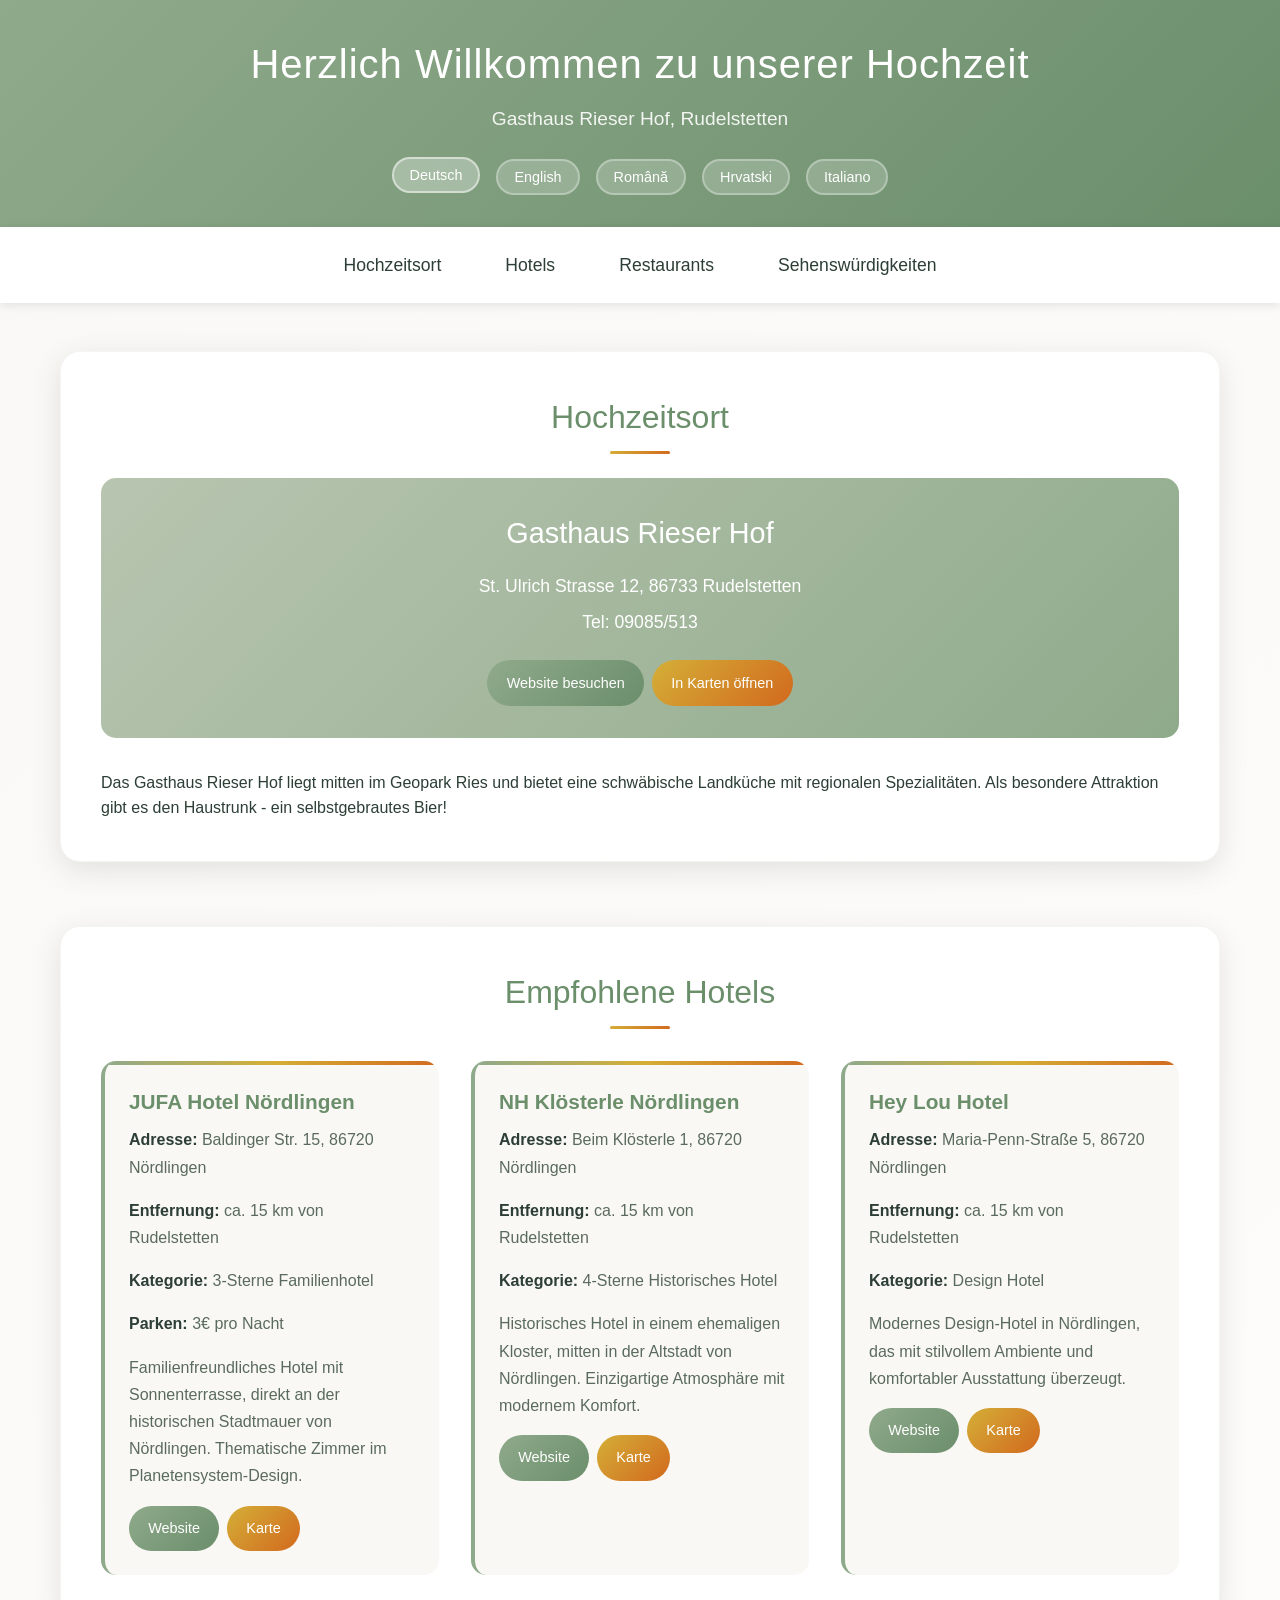
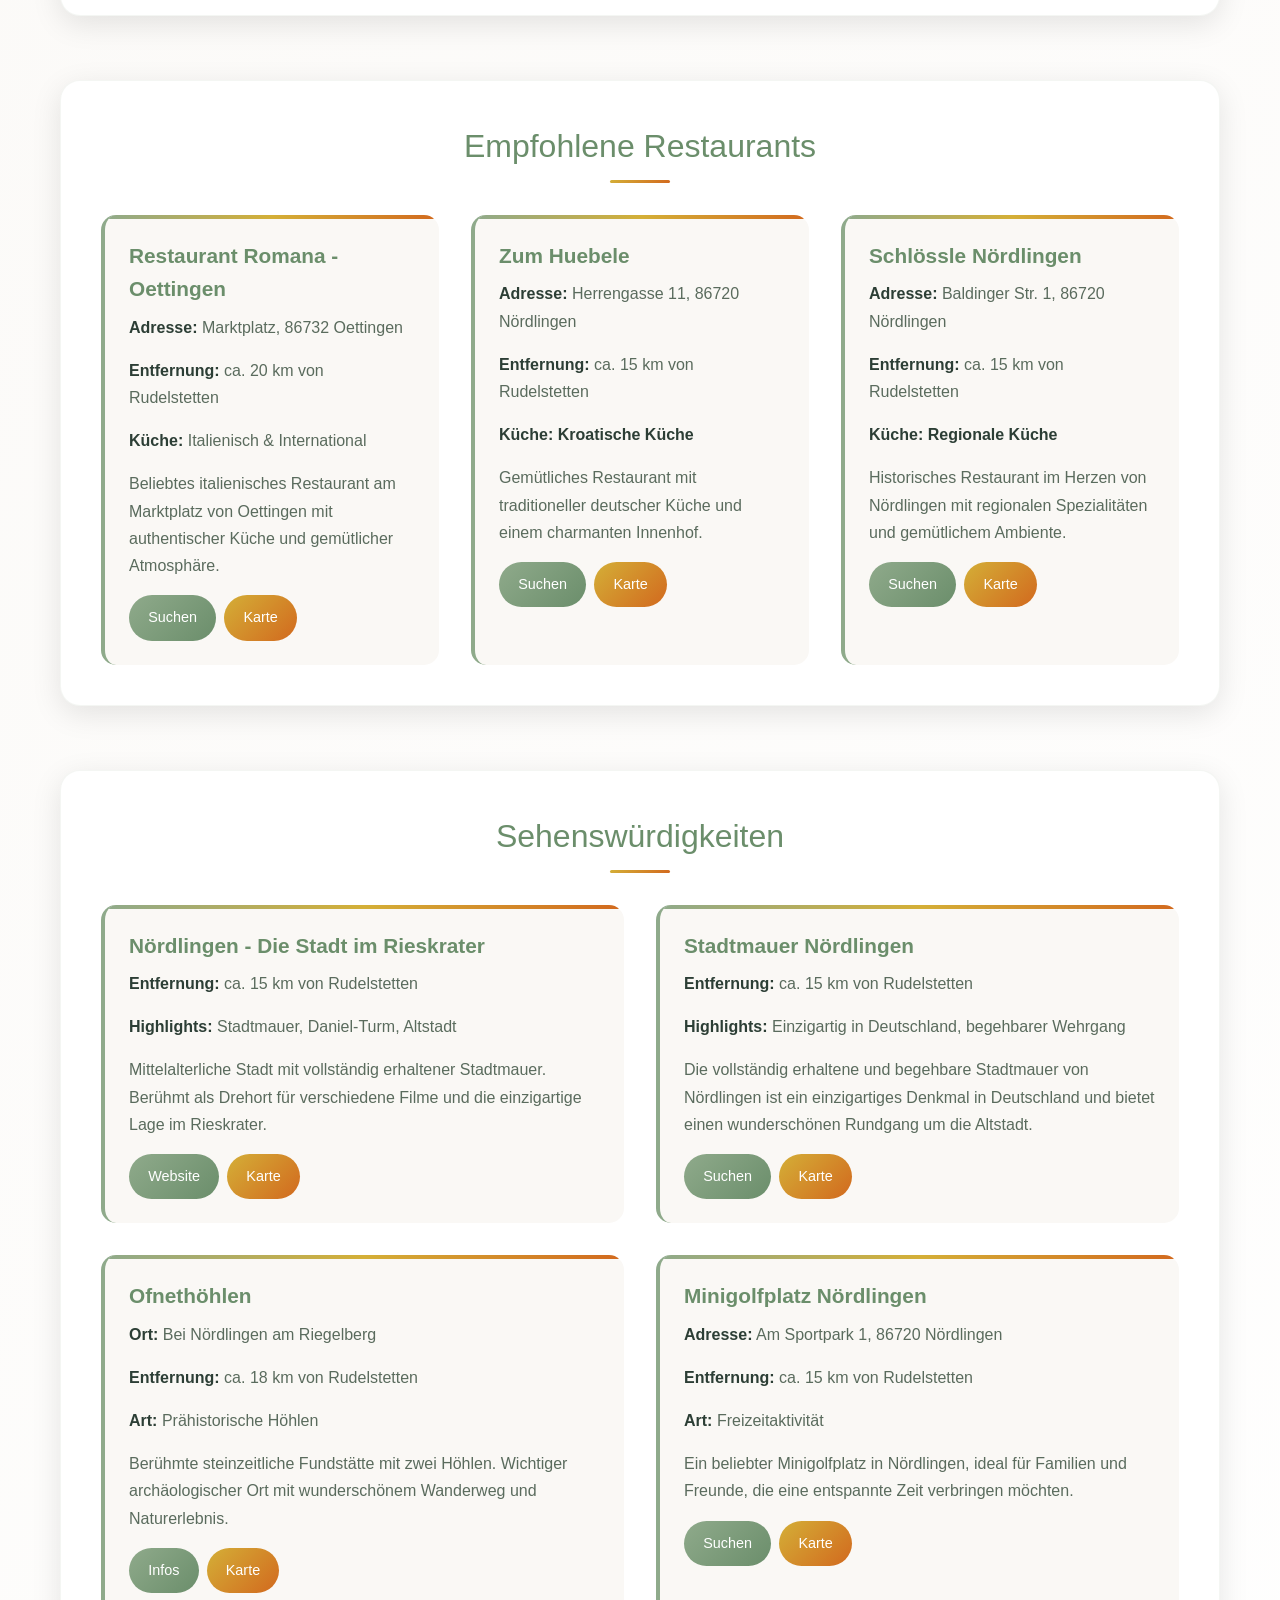
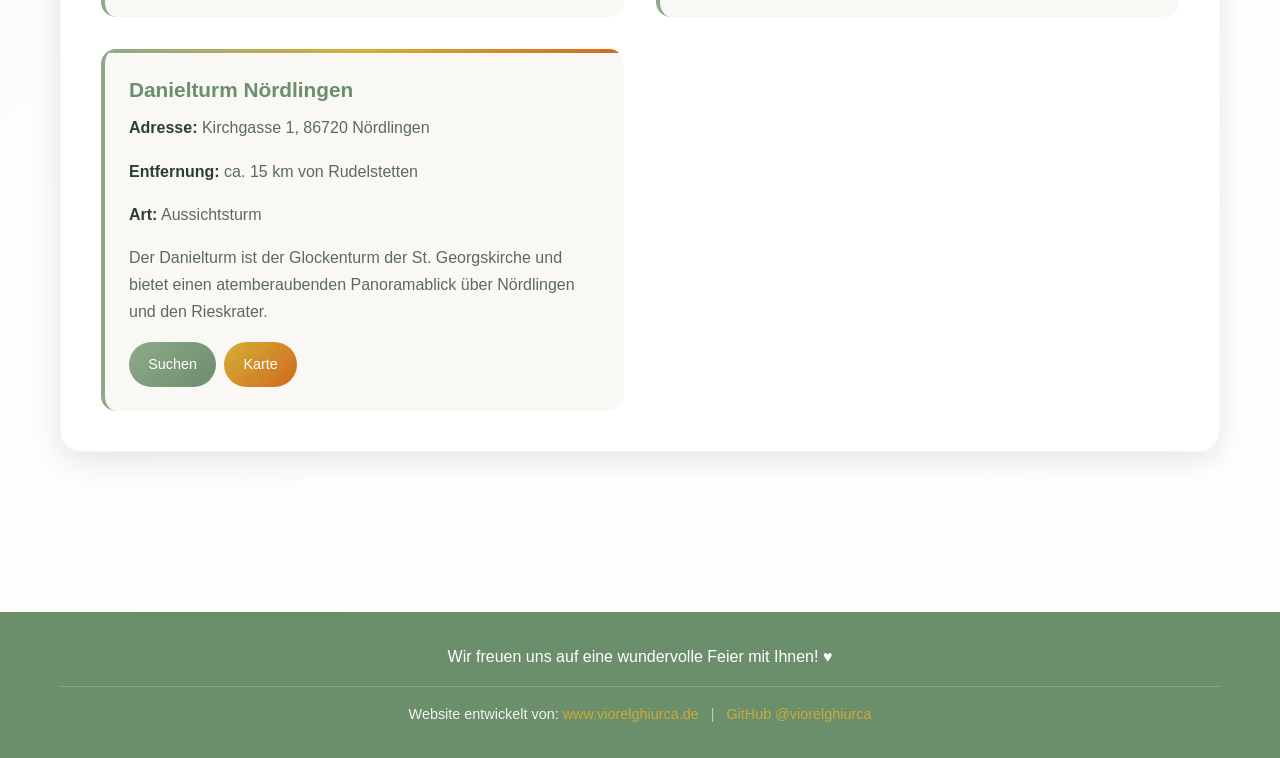
==== docs/index.html @ 14983b36 "chore: docs verzeichniss erstellt" ====
<!DOCTYPE html>
<html lang="de">
<head>
    <meta charset="UTF-8">
    <meta name="viewport" content="width=device-width, initial-scale=1.0">
    <title>Hochzeit - Gasthaus Rieser Hof</title>
    <style>
        * {
            margin: 0;
            padding: 0;
            box-sizing: border-box;
        }

        :root {
            --eucalyptus-light: #b8c5b0;
            --eucalyptus-main: #8faa8b;
            --eucalyptus-dark: #6b8e6b;
            --autumn-gold: #d4af37;
            --autumn-orange: #d2691e;
            --autumn-red: #a0522d;
            --white: #ffffff;
            --cream: #faf8f5;
            --text-dark: #2c3e35;
            --text-light: #5a6b5d;
        }

        body {
            font-family: -apple-system, BlinkMacSystemFont, 'Segoe UI', Roboto, 'Helvetica Neue', Arial, sans-serif;
            line-height: 1.6;
            color: var(--text-dark);
            background: linear-gradient(135deg, var(--cream) 0%, var(--white) 100%);
            min-height: 100vh;
        }

        .container {
            max-width: 1200px;
            margin: 0 auto;
            padding: 0 20px;
        }

        /* Header */
        .header {
            background: linear-gradient(135deg, var(--eucalyptus-main) 0%, var(--eucalyptus-dark) 100%);
            color: white;
            padding: 2rem 0;
            text-align: center;
            box-shadow: 0 4px 20px rgba(0,0,0,0.1);
        }

        .header h1 {
            font-size: 2.5rem;
            font-weight: 300;
            margin-bottom: 0.5rem;
            letter-spacing: 1px;
        }

        .header p {
            font-size: 1.2rem;
            opacity: 0.9;
            margin-bottom: 1.5rem;
        }

        /* Language Switcher */
        .language-switcher {
            display: flex;
            justify-content: center;
            gap: 1rem;
            margin-top: 1rem;
            flex-wrap: wrap;
        }

        .lang-btn {
            background: rgba(255,255,255,0.2);
            border: 2px solid rgba(255,255,255,0.3);
            color: white;
            padding: 0.5rem 1rem;
            border-radius: 25px;
            cursor: pointer;
            transition: all 0.3s ease;
            font-size: 0.9rem;
            font-weight: 500;
        }

        .lang-btn:hover,
        .lang-btn.active {
            background: rgba(255,255,255,0.3);
            border-color: rgba(255,255,255,0.5);
            transform: translateY(-2px);
        }

        /* Navigation */
        .nav {
            background: var(--white);
            padding: 1rem 0;
            box-shadow: 0 2px 10px rgba(0,0,0,0.1);
            position: sticky;
            top: 0;
            z-index: 100;
        }

        .nav-menu {
            display: flex;
            justify-content: center;
            gap: 2rem;
            flex-wrap: wrap;
        }

        .nav-link {
            color: var(--text-dark);
            text-decoration: none;
            font-weight: 500;
            padding: 0.5rem 1rem;
            border-radius: 25px;
            transition: all 0.3s ease;
            font-size: 1.1rem;
        }

        .nav-link:hover {
            background: var(--eucalyptus-light);
            color: white;
            transform: translateY(-2px);
        }

        /* Main Content */
        .main {
            padding: 3rem 0;
        }

        .section {
            margin-bottom: 4rem;
            background: var(--white);
            padding: 2.5rem;
            border-radius: 20px;
            box-shadow: 0 8px 30px rgba(0,0,0,0.1);
            border: 1px solid rgba(143, 170, 139, 0.1);
        }

        .section h2 {
            color: var(--eucalyptus-dark);
            font-size: 2rem;
            font-weight: 300;
            margin-bottom: 1.5rem;
            text-align: center;
            position: relative;
        }

        .section h2::after {
            content: '';
            display: block;
            width: 60px;
            height: 3px;
            background: linear-gradient(135deg, var(--autumn-gold), var(--autumn-orange));
            margin: 0.5rem auto;
            border-radius: 2px;
        }

        /* Cards */
        .cards-grid {
            display: grid;
            grid-template-columns: repeat(auto-fit, minmax(300px, 1fr));
            gap: 2rem;
            margin-top: 2rem;
        }

        /* Special layout for attractions section to ensure minigolf and danielturm are side by side */
        #attractions .cards-grid {
            grid-template-columns: repeat(auto-fit, minmax(350px, 1fr));
        }

        /* Ensure last two cards in attractions are always side by side on larger screens */
        @media (min-width: 768px) {
            #attractions .cards-grid {
                grid-template-columns: repeat(auto-fit, minmax(350px, 1fr));
            }
            
            /* Force the last two cards to be side by side */
            #attractions .card:nth-last-child(-n+2) {
                grid-column: span 1;
            }
        }

        .card {
            background: var(--cream);
            border-radius: 15px;
            padding: 1.5rem;
            border-left: 4px solid var(--eucalyptus-main);
            transition: all 0.3s ease;
            position: relative;
            overflow: hidden;
        }

        .card::before {
            content: '';
            position: absolute;
            top: 0;
            left: 0;
            right: 0;
            height: 4px;
            background: linear-gradient(90deg, var(--eucalyptus-main), var(--autumn-gold), var(--autumn-orange));
        }

        .card:hover {
            transform: translateY(-5px);
            box-shadow: 0 15px 40px rgba(0,0,0,0.15);
        }

        .card h3 {
            color: var(--eucalyptus-dark);
            font-size: 1.3rem;
            margin-bottom: 0.5rem;
            font-weight: 600;
        }

        .card p {
            color: var(--text-light);
            margin-bottom: 1rem;
            line-height: 1.7;
        }

        .card-info {
            margin-bottom: 1rem;
        }

        .card-info span {
            font-weight: 600;
            color: var(--text-dark);
        }

        /* Buttons */
        .btn-group {
            display: flex;
            gap: 0.5rem;
            flex-wrap: wrap;
            margin-top: 1rem;
        }

        .btn {
            padding: 0.7rem 1.2rem;
            border: none;
            border-radius: 25px;
            cursor: pointer;
            font-weight: 500;
            text-decoration: none;
            display: inline-flex;
            align-items: center;
            gap: 0.5rem;
            transition: all 0.3s ease;
            font-size: 0.9rem;
        }

        .btn-primary {
            background: linear-gradient(135deg, var(--eucalyptus-main), var(--eucalyptus-dark));
            color: white;
        }

        .btn-secondary {
            background: linear-gradient(135deg, var(--autumn-gold), var(--autumn-orange));
            color: white;
        }

        .btn:hover {
            transform: translateY(-2px);
            box-shadow: 0 8px 20px rgba(0,0,0,0.2);
        }

        /* Location Section */
        .location-info {
            background: linear-gradient(135deg, var(--eucalyptus-light) 0%, var(--eucalyptus-main) 100%);
            color: white;
            padding: 2rem;
            border-radius: 15px;
            text-align: center;
            margin-bottom: 2rem;
        }

        .location-info h3 {
            font-size: 1.8rem;
            margin-bottom: 1rem;
            font-weight: 300;
        }

        .location-info p {
            font-size: 1.1rem;
            margin-bottom: 0.5rem;
        }

        /* Footer */
        .footer {
            background: var(--eucalyptus-dark);
            color: white;
            text-align: center;
            padding: 2rem 0;
            margin-top: 3rem;
        }

        .footer-links {
            margin-top: 1rem;
            padding-top: 1rem;
            border-top: 1px solid rgba(255,255,255,0.2);
        }

        .footer-ad {
            font-size: 0.9rem;
            opacity: 0.9;
            margin: 0;
        }

        .footer-link {
            color: var(--autumn-gold);
            text-decoration: none;
            font-weight: 500;
            transition: all 0.3s ease;
        }

        .footer-link:hover {
            color: white;
            text-decoration: underline;
        }

        .footer-separator {
            margin: 0 0.5rem;
            opacity: 0.6;
        }

        /* Responsive Design */
        @media (max-width: 768px) {
            .header h1 {
                font-size: 2rem;
            }

            .nav-menu {
                gap: 1rem;
            }

            .nav-link {
                font-size: 1rem;
                padding: 0.4rem 0.8rem;
            }

            .section {
                padding: 1.5rem;
                margin-bottom: 2rem;
            }

            .section h2 {
                font-size: 1.5rem;
            }

            .cards-grid {
                grid-template-columns: 1fr;
                gap: 1.5rem;
            }

            .btn-group {
                flex-direction: column;
            }

            .btn {
                justify-content: center;
                width: 100%;
            }
        }

        @media (max-width: 480px) {
            .container {
                padding: 0 15px;
            }

            .language-switcher {
                gap: 0.5rem;
            }

            .lang-btn {
                padding: 0.4rem 0.8rem;
                font-size: 0.8rem;
            }
        }
    </style>
</head>
<body>
    <header class="header">
        <div class="container">
            <h1 data-lang-key="title">Herzlich Willkommen zu unserer Hochzeit</h1>
            <p data-lang-key="subtitle">Gasthaus Rieser Hof, Rudelstetten</p>
            <div class="language-switcher">
                <button class="lang-btn active" onclick="switchLanguage('de')">Deutsch</button>
                <button class="lang-btn" onclick="switchLanguage('en')">English</button>
                <button class="lang-btn" onclick="switchLanguage('ro')">Română</button>
                <button class="lang-btn" onclick="switchLanguage('hr')">Hrvatski</button>
                <button class="lang-btn" onclick="switchLanguage('it')">Italiano</button>
            </div>
        </div>
    </header>

    <nav class="nav">
        <div class="container">
            <div class="nav-menu">
                <a href="#location" class="nav-link" data-lang-key="nav-location">Hochzeitsort</a>
                <a href="#hotels" class="nav-link" data-lang-key="nav-hotels">Hotels</a>
                <a href="#restaurants" class="nav-link" data-lang-key="nav-restaurants">Restaurants</a>
                <a href="#attractions" class="nav-link" data-lang-key="nav-attractions">Sehenswürdigkeiten</a>
            </div>
        </div>
    </nav>

    <main class="main">
        <div class="container">
            <!-- Location Section -->
            <section id="location" class="section">
                <h2 data-lang-key="location-title">Hochzeitsort</h2>
                <div class="location-info">
                    <h3 data-lang-key="venue-name">Gasthaus Rieser Hof</h3>
                    <p data-lang-key="venue-address">St. Ulrich Strasse 12, 86733 Rudelstetten</p>
                    <p data-lang-key="venue-phone">Tel: 09085/513</p>
                    <div class="btn-group" style="justify-content: center; margin-top: 1.5rem;">
                        <a href="https://rieser-hof.de" target="_blank" class="btn btn-primary" data-lang-key="btn-website">Website besuchen</a>
                        <a href="#" onclick="openMaps('Gasthaus Rieser Hof, St. Ulrich Strasse 12, 86733 Rudelstetten')" class="btn btn-secondary" data-lang-key="btn-maps">In Karten öffnen</a>
                    </div>
                </div>
                <p data-lang-key="venue-description">Das Gasthaus Rieser Hof liegt mitten im Geopark Ries und bietet eine schwäbische Landküche mit regionalen Spezialitäten. Als besondere Attraktion gibt es den Haustrunk - ein selbstgebrautes Bier!</p>
            </section>

            <!-- Hotels Section -->
            <section id="hotels" class="section">
                <h2 data-lang-key="hotels-title">Empfohlene Hotels</h2>
                <div class="cards-grid">
                    <div class="card">
                        <h3>JUFA Hotel Nördlingen</h3>
                        <div class="card-info">
                            <p><span data-lang-key="address">Adresse:</span> Baldinger Str. 15, 86720 Nördlingen</p>
                            <p><span data-lang-key="distance">Entfernung:</span> ca. 15 km von Rudelstetten</p>
                            <p><span data-lang-key="category">Kategorie:</span> 3-Sterne Familienhotel</p>
                            <p><span data-lang-key="parking">Parken:</span> 3€ pro Nacht</p>
                        </div>
                        <p data-lang-key="jufa-description">Familienfreundliches Hotel mit Sonnenterrasse, direkt an der historischen Stadtmauer von Nördlingen. Thematische Zimmer im Planetensystem-Design.</p>
                        <div class="btn-group">
                            <a href="https://www.jufahotels.com/en/hotel/noerdlingen/" target="_blank" class="btn btn-primary" data-lang-key="btn-website">Website</a>
                            <a href="#" onclick="openMaps('JUFA Hotel Nördlingen, Baldinger Str. 15, 86720 Nördlingen')" class="btn btn-secondary" data-lang-key="btn-maps">Karte</a>
                        </div>
                    </div>

                    <div class="card">
                        <h3>NH Klösterle Nördlingen</h3>
                        <div class="card-info">
                            <p><span data-lang-key="address">Adresse:</span> Beim Klösterle 1, 86720 Nördlingen</p>
                            <p><span data-lang-key="distance">Entfernung:</span> ca. 15 km von Rudelstetten</p>
                            <p><span data-lang-key="category">Kategorie:</span> 4-Sterne Historisches Hotel</p>
                        </div>
                        <p data-lang-key="nh-description">Historisches Hotel in einem ehemaligen Kloster, mitten in der Altstadt von Nördlingen. Einzigartige Atmosphäre mit modernem Komfort.</p>
                        <div class="btn-group">
                            <a href="https://www.nh-hotels.de" target="_blank" class="btn btn-primary" data-lang-key="btn-website">Website</a>
                            <a href="#" onclick="openMaps('NH Klösterle Nördlingen, Beim Klösterle 1, 86720 Nördlingen')" class="btn btn-secondary" data-lang-key="btn-maps">Karte</a>
                        </div>
                    </div>

                    <div class="card">
                        <h3>Hey Lou Hotel</h3>
                        <div class="card-info">
                            <p><span data-lang-key="address">Adresse:</span> Maria-Penn-Straße 5, 86720 Nördlingen</p>
                            <p><span data-lang-key="distance">Entfernung:</span> ca. 15 km von Rudelstetten</p>
                            <p><span data-lang-key="category">Kategorie:</span> Design Hotel</p>
                        </div>
                        <p data-lang-key="heylou-description">Modernes Design-Hotel in Nördlingen, das mit stilvollem Ambiente und komfortabler Ausstattung überzeugt.</p>
                        <div class="btn-group">
                            <a href="https://heylouhotels.com/" target="_blank" class="btn btn-primary" data-lang-key="btn-website">Website</a>
                            <a href="#" onclick="openMaps('Hey Lou Hotel, Maria-Penn-Straße 5, 86720 Nördlingen')" class="btn btn-secondary" data-lang-key="btn-maps">Karte</a>
                        </div>
                    </div>
                </div>
            </section>

            <!-- Restaurants Section -->
            <section id="restaurants" class="section">
                <h2 data-lang-key="restaurants-title">Empfohlene Restaurants</h2>
                <div class="cards-grid">
                    <div class="card">
                        <h3>Restaurant Romana - Oettingen</h3>
                        <div class="card-info">
                            <p><span data-lang-key="address">Adresse:</span> Marktplatz, 86732 Oettingen</p>
                            <p><span data-lang-key="distance">Entfernung:</span> ca. 20 km von Rudelstetten</p>
                            <p><span data-lang-key="cuisine">Küche:</span> Italienisch & International</p>
                        </div>
                        <p data-lang-key="romana-description">Beliebtes italienisches Restaurant am Marktplatz von Oettingen mit authentischer Küche und gemütlicher Atmosphäre.</p>
                        <div class="btn-group">
                            <a href="#" onclick="event.preventDefault(); searchRestaurant('Restaurant Romana Oettingen')" class="btn btn-primary" data-lang-key="btn-search">Suchen</a>
                            <a href="#" onclick="event.preventDefault(); openMaps('Restaurant Romana, Marktplatz, 86732 Oettingen')" class="btn btn-secondary" data-lang-key="btn-maps">Karte</a>
                        </div>
                    </div>

                    <div class="card">
                        <h3>Zum Huebele</h3>
                        <div class="card-info">
                            <p><span data-lang-key="address">Adresse:</span> Herrengasse 11, 86720 Nördlingen</p>
                            <p><span data-lang-key="distance">Entfernung:</span> ca. 15 km von Rudelstetten</p>
                            <p><span data-lang-key="cuisine">Küche:</span> <span data-lang-key="huebele-cuisine">Kroatische Küche</span></p>
                        </div>
                        <p data-lang-key="huebele-description">Gemütliches Restaurant mit traditioneller deutscher Küche und einem charmanten Innenhof.</p>
                        <div class="btn-group">
                            <a href="#" onclick="event.preventDefault(); searchRestaurant('Zum Huebele Nördlingen')" class="btn btn-primary" data-lang-key="btn-search">Suchen</a>
                            <a href="#" onclick="event.preventDefault(); openMaps('Zum Huebele, Herrengasse 11, 86720 Nördlingen')" class="btn btn-secondary" data-lang-key="btn-maps">Karte</a>
                        </div>
                    </div>

                    <div class="card">
                        <h3>Schlössle Nördlingen</h3>
                        <div class="card-info">
                            <p><span data-lang-key="address">Adresse:</span> Baldinger Str. 1, 86720 Nördlingen</p>
                            <p><span data-lang-key="distance">Entfernung:</span> ca. 15 km von Rudelstetten</p>
                            <p><span data-lang-key="cuisine">Küche:</span> <span data-lang-key="schloessle-cuisine">Regionale Küche</span></p>
                        </div>
                        <p data-lang-key="schloessle-description">Historisches Restaurant im Herzen von Nördlingen mit regionalen Spezialitäten und gemütlichem Ambiente.</p>
                        <div class="btn-group">
                            <a href="#" onclick="event.preventDefault(); searchRestaurant('Schlössle Nördlingen')" class="btn btn-primary" data-lang-key="btn-search">Suchen</a>
                            <a href="#" onclick="event.preventDefault(); openMaps('Schlössle Nördlingen, Baldinger Str. 1, 86720 Nördlingen')" class="btn btn-secondary" data-lang-key="btn-maps">Karte</a>
                        </div>
                    </div>
                </div>
            </section>

            <!-- Attractions Section -->
            <section id="attractions" class="section">
                <h2 data-lang-key="attractions-title">Sehenswürdigkeiten</h2>
                <div class="cards-grid">
                    <div class="card">
                        <h3 data-lang-key="noerdlingen-title">Nördlingen - Die Stadt im Rieskrater</h3>
                        <div class="card-info">
                            <p><span data-lang-key="distance">Entfernung:</span> ca. 15 km von Rudelstetten</p>
                            <p><span data-lang-key="highlights">Highlights:</span> Stadtmauer, Daniel-Turm, Altstadt</p>
                        </div>
                        <p data-lang-key="noerdlingen-description">Mittelalterliche Stadt mit vollständig erhaltener Stadtmauer. Berühmt als Drehort für verschiedene Filme und die einzigartige Lage im Rieskrater.</p>
                        <div class="btn-group">
                            <a href="https://www.noerdlingen.de" target="_blank" class="btn btn-primary" data-lang-key="btn-website">Website</a>
                            <a href="#" onclick="event.preventDefault(); openMaps('Nördlingen Altstadt, 86720 Nördlingen')" class="btn btn-secondary" data-lang-key="btn-maps">Karte</a>
                        </div>
                    </div>

                    <div class="card">
                        <h3 data-lang-key="stadtmauer-title">Stadtmauer Nördlingen</h3>
                        <div class="card-info">
                            <p><span data-lang-key="distance">Entfernung:</span> ca. 15 km von Rudelstetten</p>
                            <p><span data-lang-key="highlights">Highlights:</span> Einzigartig in Deutschland, begehbarer Wehrgang</p>
                        </div>
                        <p data-lang-key="stadtmauer-description">Die vollständig erhaltene und begehbare Stadtmauer von Nördlingen ist ein einzigartiges Denkmal in Deutschland und bietet einen wunderschönen Rundgang um die Altstadt.</p>
                        <div class="btn-group">
                            <a href="#" onclick="event.preventDefault(); searchAttraction('Stadtmauer Nördlingen')" class="btn btn-primary" data-lang-key="btn-search">Suchen</a>
                            <a href="#" onclick="event.preventDefault(); openMaps('Stadtmauer Nördlingen, 86720 Nördlingen')" class="btn btn-secondary" data-lang-key="btn-maps">Karte</a>
                        </div>
                    </div>

                    <div class="card">
                        <h3 data-lang-key="ofnet-title">Ofnethöhlen</h3>
                        <div class="card-info">
                            <p><span data-lang-key="location">Ort:</span> Bei Nördlingen am Riegelberg</p>
                            <p><span data-lang-key="distance">Entfernung:</span> ca. 18 km von Rudelstetten</p>
                            <p><span data-lang-key="type">Art:</span> Prähistorische Höhlen</p>
                        </div>
                        <p data-lang-key="ofnet-description">Berühmte steinzeitliche Fundstätte mit zwei Höhlen. Wichtiger archäologischer Ort mit wunderschönem Wanderweg und Naturerlebnis.</p>
                        <div class="btn-group">
                            <a href="#" onclick="event.preventDefault(); searchAttraction('Ofnethöhlen Nördlingen')" class="btn btn-primary" data-lang-key="btn-info">Infos</a>
                            <a href="#" onclick="event.preventDefault(); openMaps('Ofnethöhlen, Nördlingen')" class="btn btn-secondary" data-lang-key="btn-maps">Karte</a>
                        </div>
                    </div>

                    <div class="card">
                        <h3 data-lang-key="minigolf-title">Minigolfplatz Nördlingen</h3>
                        <div class="card-info">
                            <p><span data-lang-key="address">Adresse:</span> Am Sportpark 1, 86720 Nördlingen</p>
                            <p><span data-lang-key="distance">Entfernung:</span> ca. 15 km von Rudelstetten</p>
                            <p><span data-lang-key="type">Art:</span> Freizeitaktivität</p>
                        </div>
                        <p data-lang-key="minigolf-description">Ein beliebter Minigolfplatz in Nördlingen, ideal für Familien und Freunde, die eine entspannte Zeit verbringen möchten.</p>
                        <div class="btn-group">
                            <a href="#" onclick="event.preventDefault(); searchAttraction('Minigolfplatz Nördlingen')" class="btn btn-primary" data-lang-key="btn-search">Suchen</a>
                            <a href="#" onclick="event.preventDefault(); openMaps('Minigolfplatz Nördlingen, Am Sportpark 1, 86720 Nördlingen')" class="btn btn-secondary" data-lang-key="btn-maps">Karte</a>
                        </div>
                    </div>

                    <div class="card">
                        <h3 data-lang-key="danielturm-title">Danielturm Nördlingen</h3>
                        <div class="card-info">
                            <p><span data-lang-key="address">Adresse:</span> Kirchgasse 1, 86720 Nördlingen</p>
                            <p><span data-lang-key="distance">Entfernung:</span> ca. 15 km von Rudelstetten</p>
                            <p><span data-lang-key="type">Art:</span> Aussichtsturm</p>
                        </div>
                        <p data-lang-key="danielturm-description">Der Danielturm ist der Glockenturm der St. Georgskirche und bietet einen atemberaubenden Panoramablick über Nördlingen und den Rieskrater.</p>
                        <div class="btn-group">
                            <a href="#" onclick="event.preventDefault(); searchAttraction('Danielturm Nördlingen')" class="btn btn-primary" data-lang-key="btn-search">Suchen</a>
                            <a href="#" onclick="event.preventDefault(); openMaps('Danielturm Nördlingen, Kirchgasse 1, 86720 Nördlingen')" class="btn btn-secondary" data-lang-key="btn-maps">Karte</a>
                        </div>
                    </div>
                </div>
            </section>
        </div>
    </main>

    <footer class="footer">
        <div class="container">
            <p data-lang-key="footer-text">Wir freuen uns auf eine wundervolle Feier mit Ihnen! ♥</p>
            <div class="footer-links">
                <p class="footer-ad">
                    <span data-lang-key="footer-ad-text">Website entwickelt von:</span>
                    <a href="https://www.viorelghiurca.de" target="_blank" class="footer-link">www.viorelghiurca.de</a>
                    <span class="footer-separator">|</span>
                    <a href="https://github.com/viorelghiurca" target="_blank" class="footer-link">
                        <span data-lang-key="footer-github">GitHub</span> @viorelghiurca
                    </a>
                </p>
            </div>
        </div>
    </footer>

    <script>
        // Complete translations object for all 5 languages
        const translations = {
            de: {
                'title': 'Herzlich Willkommen zu unserer Hochzeit',
                'subtitle': 'Gasthaus Rieser Hof, Rudelstetten',
                'nav-location': 'Hochzeitsort',
                'nav-hotels': 'Hotels',
                'nav-restaurants': 'Restaurants',
                'nav-attractions': 'Sehenswürdigkeiten',
                'location-title': 'Hochzeitsort',
                'venue-name': 'Gasthaus Rieser Hof',
                'venue-address': 'St. Ulrich Strasse 12, 86733 Rudelstetten',
                'venue-phone': 'Tel: 09085/513',
                'venue-description': 'Das Gasthaus Rieser Hof liegt mitten im Geopark Ries und bietet eine schwäbische Landküche mit regionalen Spezialitäten. Als besondere Attraktion gibt es den Haustrunk - ein selbstgebrautes Bier!',
                'hotels-title': 'Empfohlene Hotels',
                'restaurants-title': 'Empfohlene Restaurants',
                'attractions-title': 'Sehenswürdigkeiten',
                'address': 'Adresse:',
                'distance': 'Entfernung:',
                'category': 'Kategorie:',
                'parking': 'Parken:',
                'cuisine': 'Küche:',
                'location': 'Ort:',
                'type': 'Art:',
                'highlights': 'Highlights:',
                'btn-website': 'Website besuchen',
                'btn-maps': 'In Karten öffnen',
                'btn-search': 'Suchen',
                'btn-info': 'Infos',
                'jufa-description': 'Familienfreundliches Hotel mit Sonnenterrasse, direkt an der historischen Stadtmauer von Nördlingen. Thematische Zimmer im Planetensystem-Design.',
                'nh-description': 'Historisches Hotel in einem ehemaligen Kloster, mitten in der Altstadt von Nördlingen. Einzigartige Atmosphäre mit modernem Komfort.',
                'heylou-description': 'Modernes Design-Hotel in Nördlingen, das mit stilvollem Ambiente und komfortabler Ausstattung überzeugt.',
                'romana-description': 'Beliebtes italienisches Restaurant am Marktplatz von Oettingen mit authentischer Küche und gemütlicher Atmosphäre.',
                'huebele-description': 'Gemütliches Restaurant mit traditioneller deutscher Küche und einem charmanten Innenhof.',
                'huebele-cuisine': 'Kroatische Küche',
                'schloessle-description': 'Historisches Restaurant im Herzen von Nördlingen mit regionalen Spezialitäten und gemütlichem Ambiente.',
                'schloessle-cuisine': 'Regionale Küche',
                'noerdlingen-title': 'Nördlingen - Die Stadt im Rieskrater',
                'noerdlingen-description': 'Mittelalterliche Stadt mit vollständig erhaltener Stadtmauer. Berühmt als Drehort für verschiedene Filme und die einzigartige Lage im Rieskrater.',
                'ofnet-title': 'Ofnethöhlen',
                'ofnet-description': 'Berühmte steinzeitliche Fundstätte mit zwei Höhlen. Wichtiger archäologischer Ort mit wunderschönem Wanderweg und Naturerlebnis.',
                'stadtmauer-title': 'Stadtmauer Nördlingen',
                'stadtmauer-description': 'Die vollständig erhaltene und begehbare Stadtmauer von Nördlingen ist ein einzigartiges Denkmal in Deutschland und bietet einen wunderschönen Rundgang um die Altstadt.',
                
                'minigolf-title': 'Minigolfplatz Nördlingen',
                'minigolf-description': 'Ein beliebter Minigolfplatz in Nördlingen, ideal für Familien und Freunde, die eine entspannte Zeit verbringen möchten.',
                'danielturm-title': 'Danielturm Nördlingen',
                'danielturm-description': 'Der Danielturm ist der Glockenturm der St. Georgskirche und bietet einen atemberaubenden Panoramablick über Nördlingen und den Rieskrater.',
                'footer-text': 'Wir freuen uns auf eine wundervolle Feier mit Ihnen! ♥',
                'footer-ad-text': 'Website entwickelt von:',
                'footer-github': 'GitHub'
            },
            en: {
                'title': 'Welcome to Our Wedding',
                'subtitle': 'Gasthaus Rieser Hof, Rudelstetten',
                'nav-location': 'Wedding Venue',
                'nav-hotels': 'Hotels',
                'nav-restaurants': 'Restaurants',
                'nav-attractions': 'Attractions',
                'location-title': 'Wedding Venue',
                'venue-name': 'Gasthaus Rieser Hof',
                'venue-address': 'St. Ulrich Strasse 12, 86733 Rudelstetten',
                'venue-phone': 'Phone: 09085/513',
                'venue-description': 'The Gasthaus Rieser Hof is located in the heart of the Ries Geopark and offers Swabian regional cuisine with local specialties. A special attraction is the house brew - a self-brewed beer!',
                'hotels-title': 'Recommended Hotels',
                'restaurants-title': 'Recommended Restaurants',
                'attractions-title': 'Attractions',
                'address': 'Address:',
                'distance': 'Distance:',
                'category': 'Category:',
                'parking': 'Parking:',
                'cuisine': 'Cuisine:',
                'location': 'Location:',
                'type': 'Type:',
                'highlights': 'Highlights:',
                'btn-website': 'Visit Website',
                'btn-maps': 'Open in Maps',
                'btn-search': 'Search',
                'btn-info': 'Info',
                'jufa-description': 'Family-friendly hotel with sun terrace, directly at the historic city wall of Nördlingen. Themed rooms in planetary system design.',
                'nh-description': 'Historic hotel in a former monastery, in the heart of Nördlingen\'s old town. Unique atmosphere with modern comfort.',
                'heylou-description': 'Modern design hotel in Nördlingen, convincing with stylish ambience and comfortable furnishings.',
                'romana-description': 'Popular Italian restaurant at the market square of Oettingen with authentic cuisine and cozy atmosphere.',
                'huebele-description': 'Cozy restaurant with traditional German cuisine and a charming courtyard.',
                'huebele-cuisine': 'Croatian Cuisine',
                'schloessle-description': 'Historic restaurant in the heart of Nördlingen with regional specialties and cozy atmosphere.',
                'schloessle-cuisine': 'Regional Cuisine',
                'noerdlingen-title': 'Nördlingen - The City in the Ries Crater',
                'noerdlingen-description': 'Medieval city with completely preserved city wall. Famous as filming location for various movies and the unique location in the Ries crater.',
                'ofnet-title': 'Ofnet Caves',
                'ofnet-description': 'Famous Stone Age archaeological site with two caves. Important archaeological location with beautiful hiking trail and nature experience.',
                'stadtmauer-title': 'Nördlingen City Wall',
                'stadtmauer-description': 'The completely preserved and walkable city wall of Nördlingen is a unique monument in Germany and offers a beautiful circular walk around the old town.',
                
                'minigolf-title': 'Minigolf Course Nördlingen',
                'minigolf-description': 'A popular minigolf course in Nördlingen, ideal for families and friends who want to spend a relaxed time.',
                'danielturm-title': 'Daniel Tower Nördlingen',
                'danielturm-description': 'The Daniel Tower is the bell tower of St. George\'s Church and offers a breathtaking panoramic view over Nördlingen and the Ries crater.',
                'footer-text': 'We look forward to a wonderful celebration with you! ♥',
                'footer-ad-text': 'Website developed by:',
                'footer-github': 'GitHub'
            },
            ro: {
                'title': 'Bun veniți la nunta noastră',
                'subtitle': 'Gasthaus Rieser Hof, Rudelstetten',
                'nav-location': 'Locația nunții',
                'nav-hotels': 'Hoteluri',
                'nav-restaurants': 'Restaurante',
                'nav-attractions': 'Atracții',
                'location-title': 'Locația nunții',
                'venue-name': 'Gasthaus Rieser Hof',
                'venue-address': 'St. Ulrich Strasse 12, 86733 Rudelstetten',
                'venue-phone': 'Telefon: 09085/513',
                'venue-description': 'Gasthaus Rieser Hof se află în inima Geoparcului Ries și oferă bucătărie regională șvabă cu specialități locale. O atracție specială este băutura casei - o bere fabricată propriu!',
                'hotels-title': 'Hoteluri recomandate',
                'restaurants-title': 'Restaurante recomandate',
                'attractions-title': 'Atracții turistice',
                'address': 'Adresă:',
                'distance': 'Distanță:',
                'category': 'Categorie:',
                'parking': 'Parcare:',
                'cuisine': 'Bucătărie:',
                'location': 'Locație:',
                'type': 'Tip:',
                'highlights': 'Puncte de atracție:',
                'btn-website': 'Vizitează site-ul',
                'btn-maps': 'Deschide în hărți',
                'btn-search': 'Caută',
                'btn-info': 'Informații',
                'jufa-description': 'Hotel prietenos cu familiile cu terasă la soare, direct la zidul istoric al orașului Nördlingen. Camere tematice în design de sistem planetar.',
                'nh-description': 'Hotel istoric într-o fostă mănăstire, în inima centrului istoric al orașului Nördlingen. Atmosferă unică cu confort modern.',
                'heylou-description': 'Hotel de design modern în Nördlingen, care convinge prin ambianța sa elegantă și dotările confortabile.',
                'romana-description': 'Restaurant italian popular în piața centrală din Oettingen cu bucătărie autentică și atmosferă confortabilă.',
                'huebele-description': 'Restaurant confortabil cu bucătărie tradițională germană și o curte fermecătoare.',
                'huebele-cuisine': 'Bucătărie croată',
                'schloessle-description': 'Restaurant istoric în inima orașului Nördlingen, cu specialități regionale și o atmosferă confortabilă.',
                'schloessle-cuisine': 'Bucătărie regională',
                'noerdlingen-title': 'Nördlingen - Orașul din craterul Ries',
                'noerdlingen-description': 'Oraș medieval cu zid complet conservat. Faimos ca locație de filmare pentru diverse filme și locația unică în craterul Ries.',
                'ofnet-title': 'Peșterile Ofnet',
                'ofnet-description': 'Famós sit arheologic din Epoca de Piatră cu două peșteri. Locație arheologică importantă cu traseu de drumeție frumos și experiență în natură.',
                'stadtmauer-title': 'Zidul orașului Nördlingen',
                'stadtmauer-description': 'Zidul orașului Nördlingen, complet conservat și accesibil, este un monument unic în Germania și oferă o plimbare frumoasă în jurul orașului vechi.',
                
                'minigolf-title': 'Teren de minigolf Nördlingen',
                'minigolf-description': 'Un teren de minigolf popular în Nördlingen, ideal pentru familii și prieteni care doresc să petreacă un timp relaxant.',
                'danielturm-title': 'Turnul Daniel Nördlingen',
                'danielturm-description': 'Turnul Daniel este clopotnița Bisericii Sf. Gheorghe și oferă o vedere panoramică uimitoare asupra orașului Nördlingen și a craterului Ries.',
                'footer-text': 'Așteptăm cu nerăbdare o celebrare minunată cu voi! ♥',
                'footer-ad-text': 'Website dezvoltat de:',
                'footer-github': 'GitHub'
            },
            hr: {
                'title': 'Dobrodošli na naše vjenčanje',
                'subtitle': 'Gasthaus Rieser Hof, Rudelstetten',
                'nav-location': 'Mjesto vjenčanja',
                'nav-hotels': 'Hoteli',
                'nav-restaurants': 'Restorani',
                'nav-attractions': 'Atrakcije',
                'location-title': 'Mjesto vjenčanja',
                'venue-name': 'Gasthaus Rieser Hof',
                'venue-address': 'St. Ulrich Strasse 12, 86733 Rudelstetten',
                'venue-phone': 'Telefon: 09085/513',
                'venue-description': 'Gasthaus Rieser Hof nalazi se u srcu Ries Geoparka i nudi švapsku regionalnu kuhinju s lokalnim specijalitetima. Posebna atrakcija je kućno piće - domaće pivo!',
                'hotels-title': 'Preporučeni hoteli',
                'restaurants-title': 'Preporučeni restorani',
                'attractions-title': 'Turistične atrakcije',
                'address': 'Adresa:',
                'distance': 'Udaljenost:',
                'category': 'Kategorija:',
                'parking': 'Parkiranje:',
                'cuisine': 'Kuhinja:',
                'location': 'Lokacija:',
                'type': 'Tip:',
                'highlights': 'Naglasci:',
                'btn-website': 'Posjeti web stranicu',
                'btn-maps': 'Otvori u kartama',
                'btn-search': 'Traži',
                'btn-info': 'Informacije',
                'jufa-description': 'Obiteljski hotel s terasom za sunčanje, izravno uz povijesni gradski zid Nördlingena. Tematske sobe u dizajnu planetarnog sustava.',
                'nh-description': 'Povijesni hotel u bivšem samostanu, u srcu starog grada Nördlingena. Jedinstvena atmosfera s modernim komforom.',
                'heylou-description': 'Moderan dizajnerski hotel u Nördlingenu, koji uvjerava stilskim ambijentom i udobnom opremom.',
                'romana-description': 'Popularan talijanski restoran na tržišnom trgu Oettingena s autentičnom kuhinjom i ugodnom atmosferom.',
                'huebele-description': 'Ugodan restoran s tradicionalnom njemačkom kuhinjom i šarmantnim dvorištem.',
                'huebele-cuisine': 'Hrvatska kuhinja',
                'schloessle-description': 'Povijesni restoran u srcu Nördlingena s regionalnim specijalitetima i ugodnom atmosferom.',
                'schloessle-cuisine': 'Regionalna kuhinja',
                'noerdlingen-title': 'Nördlingen - Grad u Ries krateru',
                'noerdlingen-description': 'Srednjovjekovni grad s potpuno sačuvanim gradskim zidom. Poznat kao lokacija snimanja za razne filmove i jedinstven položaj u Ries krateru.',
                'ofnet-title': 'Ofnet špilje',
                'ofnet-description': 'Poznato arheološko nalazište iz kamenog doba s dvije špilje. Važna arheološka lokacija s prekrasnom stazom za pješačenje i prirodnim iskustvom.',
                'stadtmauer-title': 'Gradski zid Nördlingen',
                'stadtmauer-description': 'Potpuno očuvan i prohodan gradski zid Nördlingena jedinstven je spomenik u Njemačkoj i nudi prekrasnu kružnu šetnju oko starog grada.',
                
                'minigolf-title': 'Minigolf teren Nördlingen',
                'minigolf-description': 'Popularan minigolf teren u Nördlingenu, idealan za obitelji i prijatelje koji žele provesti opušteno vrijeme.',
                'danielturm-title': 'Danielov toranj Nördlingen',
                'danielturm-description': 'Danielov toranj je zvonik crkve sv. Jurja i nudi zadivljujući panoramski pogled na Nördlingen i Ries krater.',
                'footer-text': 'Radujemo se divnom slavlju s vama! ♥',
                'footer-ad-text': 'Web stranicu razvio:',
                'footer-github': 'GitHub'
            },
            it: {
                'title': 'Benvenuti al nostro matrimonio',
                'subtitle': 'Gasthaus Rieser Hof, Rudelstetten',
                'nav-location': 'Luogo del matrimonio',
                'nav-hotels': 'Hotel',
                'nav-restaurants': 'Ristoranti',
                'nav-attractions': 'Attrazioni',
                'location-title': 'Luogo del matrimonio',
                'venue-name': 'Gasthaus Rieser Hof',
                'venue-address': 'St. Ulrich Strasse 12, 86733 Rudelstetten',
                'venue-phone': 'Telefono: 09085/513',
                'venue-description': 'Il Gasthaus Rieser Hof si trova nel cuore del Geoparco Ries e offre cucina regionale sveva con specialità locali. Un\'attrazione speciale è la bevanda della casa - una birra prodotta in proprio!',
                'hotels-title': 'Hotel consigliati',
                'restaurants-title': 'Ristoranti consigliati',
                'attractions-title': 'Attrazioni turistiche',
                'address': 'Indirizzo:',
                'distance': 'Distanza:',
                'category': 'Categoria:',
                'parking': 'Parcheggio:',
                'cuisine': 'Cucina:',
                'location': 'Posizione:',
                'type': 'Tipo:',
                'highlights': 'Punti salienti:',
                'btn-website': 'Visita il sito web',
                'btn-maps': 'Apri nelle mappe',
                'btn-search': 'Cerca',
                'btn-info': 'Informazioni',
                'jufa-description': 'Hotel per famiglie con terrazza solarium, direttamente alle mura storiche della città di Nördlingen. Camere tematiche nel design del sistema planetario.',
                'nh-description': 'Hotel storico in un ex monastero, nel cuore del centro storico di Nördlingen. Atmosfera unica con comfort moderno.',
                'heylou-description': 'Moderno hotel di design a Nördlingen, che convince con unatmosfera elegante e arredi confortevoli.',
                'romana-description': 'Popolare ristorante italiano nella piazza del mercato di Oettingen con cucina autentica e atmosfera accogliente.',
                'huebele-description': 'Ristorante accogliente con cucina tradizionale tedesca e un incantevole cortile.',
                'huebele-cuisine': 'Cucina croata',
                'schloessle-description': 'Ristorante storico nel cuore di Nördlingen con specialità regionali e un atmosfera accogliente.',
                'schloessle-cuisine': 'Cucina regionale',
                'noerdlingen-title': 'Nördlingen - La città nel cratere Ries',
                'noerdlingen-description': 'Città medievale con mura completamente conservate. Famosa come location cinematografica per vari film e la posizione unica nel cratere Ries.',
                'ofnet-title': 'Grotte di Ofnet',
                'ofnet-description': 'Famoso sito archeologico dell\'Età della Pietra con due grotte. Importante location archeologica con bellissimo sentiero escursionistico ed esperienza naturale.',
                'stadtmauer-title': 'Mura di Nördlingen',
                'stadtmauer-description': 'Le mura di Nördlingen, completamente conservate e percorribili, sono un monumento unico in Germania e offrono un bellissimo giro intorno al centro storico.',
                
                'minigolf-title': 'Campo da minigolf Nördlingen',
                'minigolf-description': 'Un popolare campo da minigolf a Nördlingen, ideale per famiglie e amici che vogliono trascorrere un momento di relax.',
                'danielturm-title': 'Torre Daniel Nördlingen',
                'danielturm-description': 'La Torre Daniel è il campanile della Chiesa di San Giorgio e offre una vista panoramica mozzafiato su Nördlingen e sul cratere del Ries.',
                'footer-text': 'Non vediamo l\'ora di una celebrazione meravigliosa con voi! ♥',
                'footer-ad-text': 'Sito web sviluppato da:',
                'footer-github': 'GitHub'
            }
        };

        let currentLanguage = 'de';

        function switchLanguage(lang) {
            currentLanguage = lang;
            
            // Update active button
            document.querySelectorAll('.lang-btn').forEach(btn => {
                btn.classList.remove('active');
            });
            event.target.classList.add('active');

            // Update all translatable elements
            document.querySelectorAll('[data-lang-key]').forEach(element => {
                const key = element.getAttribute('data-lang-key');
                if (translations[lang] && translations[lang][key]) {
                    element.textContent = translations[lang][key];
                }
            });
        }

        function openMaps(address) {
            // Detect user agent for mobile vs desktop
            const isMobile = /Android|webOS|iPhone|iPad|iPod|BlackBerry|IEMobile|Opera Mini/i.test(navigator.userAgent);
            
            if (isMobile) {
                // Try Apple Maps first on iOS, Google Maps on Android
                const isIOS = /iPad|iPhone|iPod/.test(navigator.userAgent);
                if (isIOS) {
                    window.open(`maps://maps.apple.com/?q=${encodeURIComponent(address)}&dirflg=d`, '_blank');
                } else {
                    window.open(`https://maps.google.com/maps?q=${encodeURIComponent(address)}&navigate=yes`, '_blank');
                }
            } else {
                // Desktop - open Google Maps
                window.open(`https://maps.google.com/maps?q=${encodeURIComponent(address)}`, '_blank');
            }
        }

        function searchHotel(hotelName) {
            window.open(`https://www.google.com/search?q=${encodeURIComponent(hotelName + ' booking hotel')}`, '_blank');
        }

        function searchRestaurant(restaurantName) {
            window.open(`https://www.google.com/search?q=${encodeURIComponent(restaurantName)}`, '_blank');
        }

        function searchAttraction(attractionName) {
            window.open(`https://www.google.com/search?q=${encodeURIComponent(attractionName + ' information')}`, '_blank');
        }

        // Smooth scrolling for navigation links
        document.querySelectorAll('.nav-link').forEach(link => {
            link.addEventListener('click', function(e) {
                e.preventDefault();
                const targetId = this.getAttribute('href').substring(1);
                const targetElement = document.getElementById(targetId);
                if (targetElement) {
                    targetElement.scrollIntoView({
                        behavior: 'smooth',
                        block: 'start'
                    });
                }
            });
        });

        // Add fade-in animation on scroll
        const observerOptions = {
            threshold: 0.1,
            rootMargin: '0px 0px -50px 0px'
        };

        const observer = new IntersectionObserver((entries) => {
            entries.forEach(entry => {
                if (entry.isIntersecting) {
                    entry.target.style.opacity = '1';
                    entry.target.style.transform = 'translateY(0)';
                }
            });
        }, observerOptions);

        // Initialize animations and smooth scrolling when page loads
        document.addEventListener('DOMContentLoaded', () => {
            // Set up fade-in animations
            const elementsToAnimate = document.querySelectorAll('.card, .section');
            elementsToAnimate.forEach(el => {
                el.style.opacity = '0';
                el.style.transform = 'translateY(20px)';
                el.style.transition = 'opacity 0.6s ease, transform 0.6s ease';
                observer.observe(el);
            });
        });
    </script>
</body>
</html>
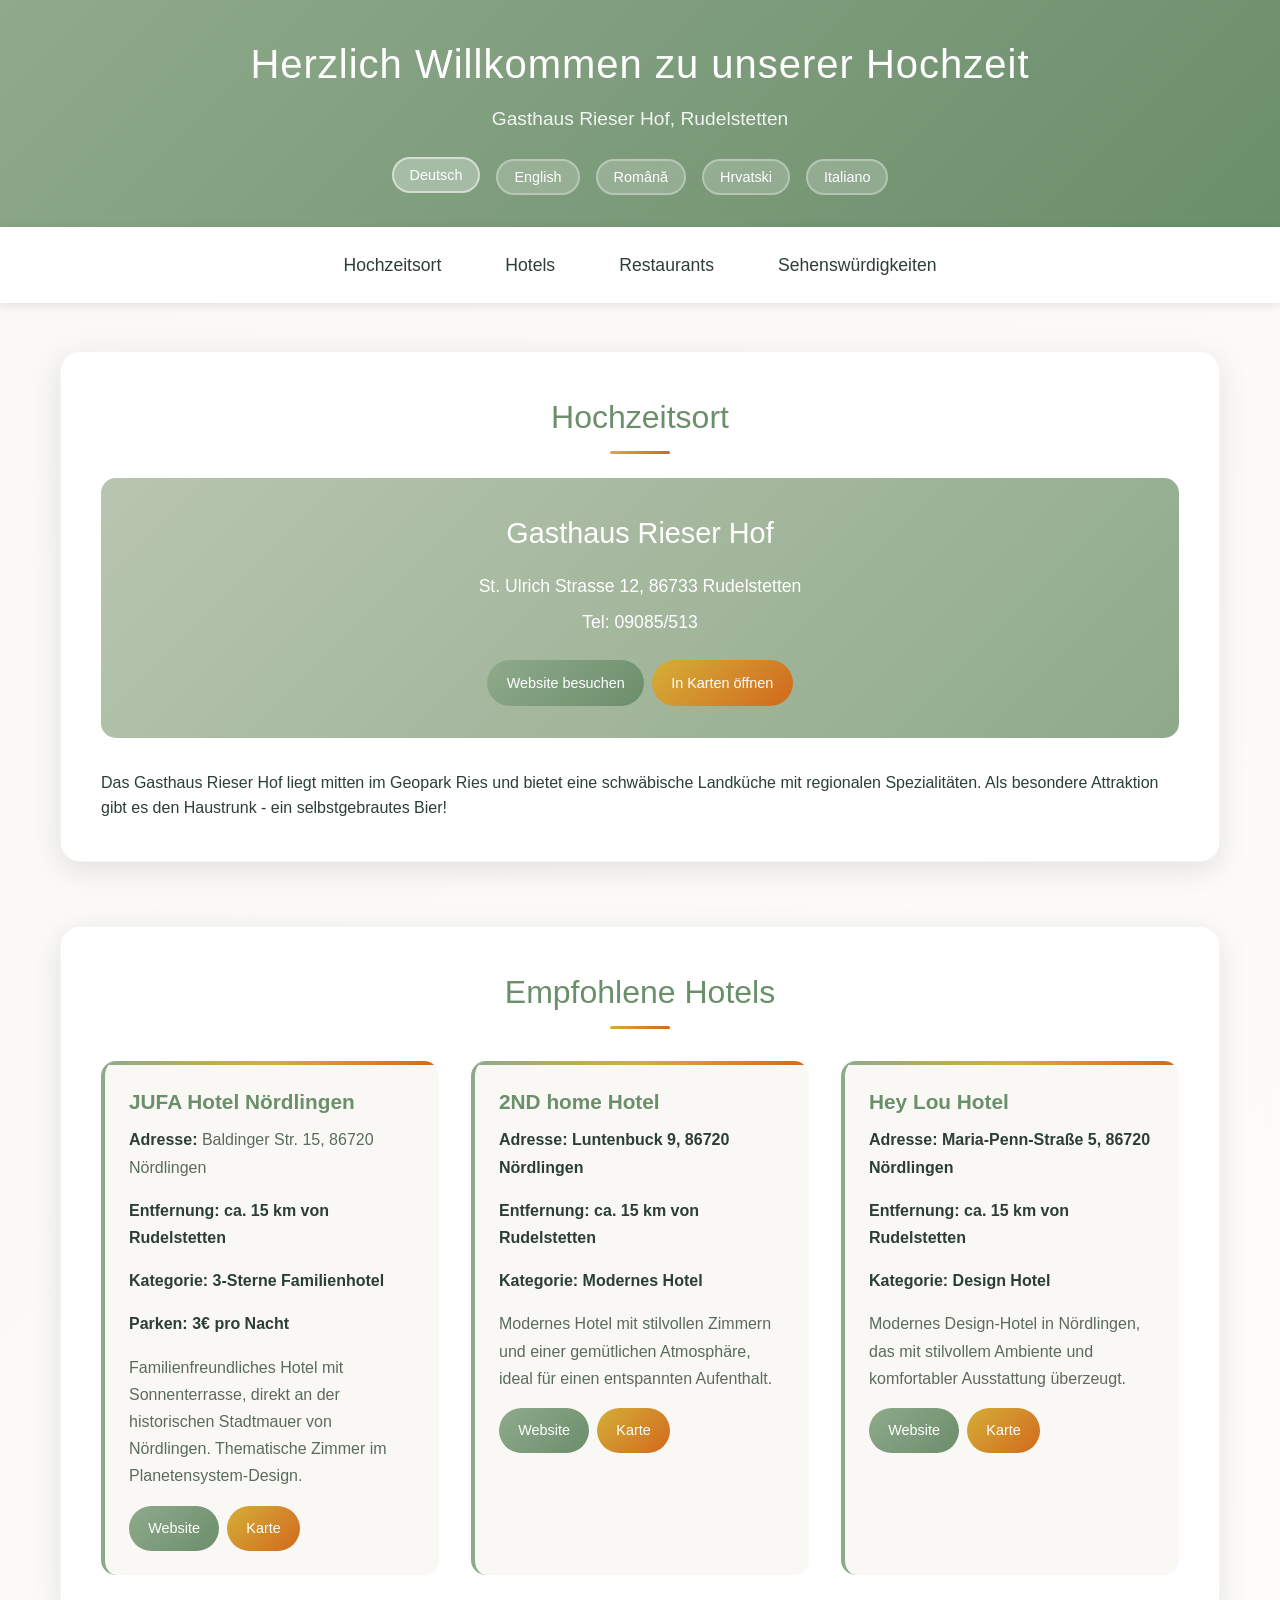
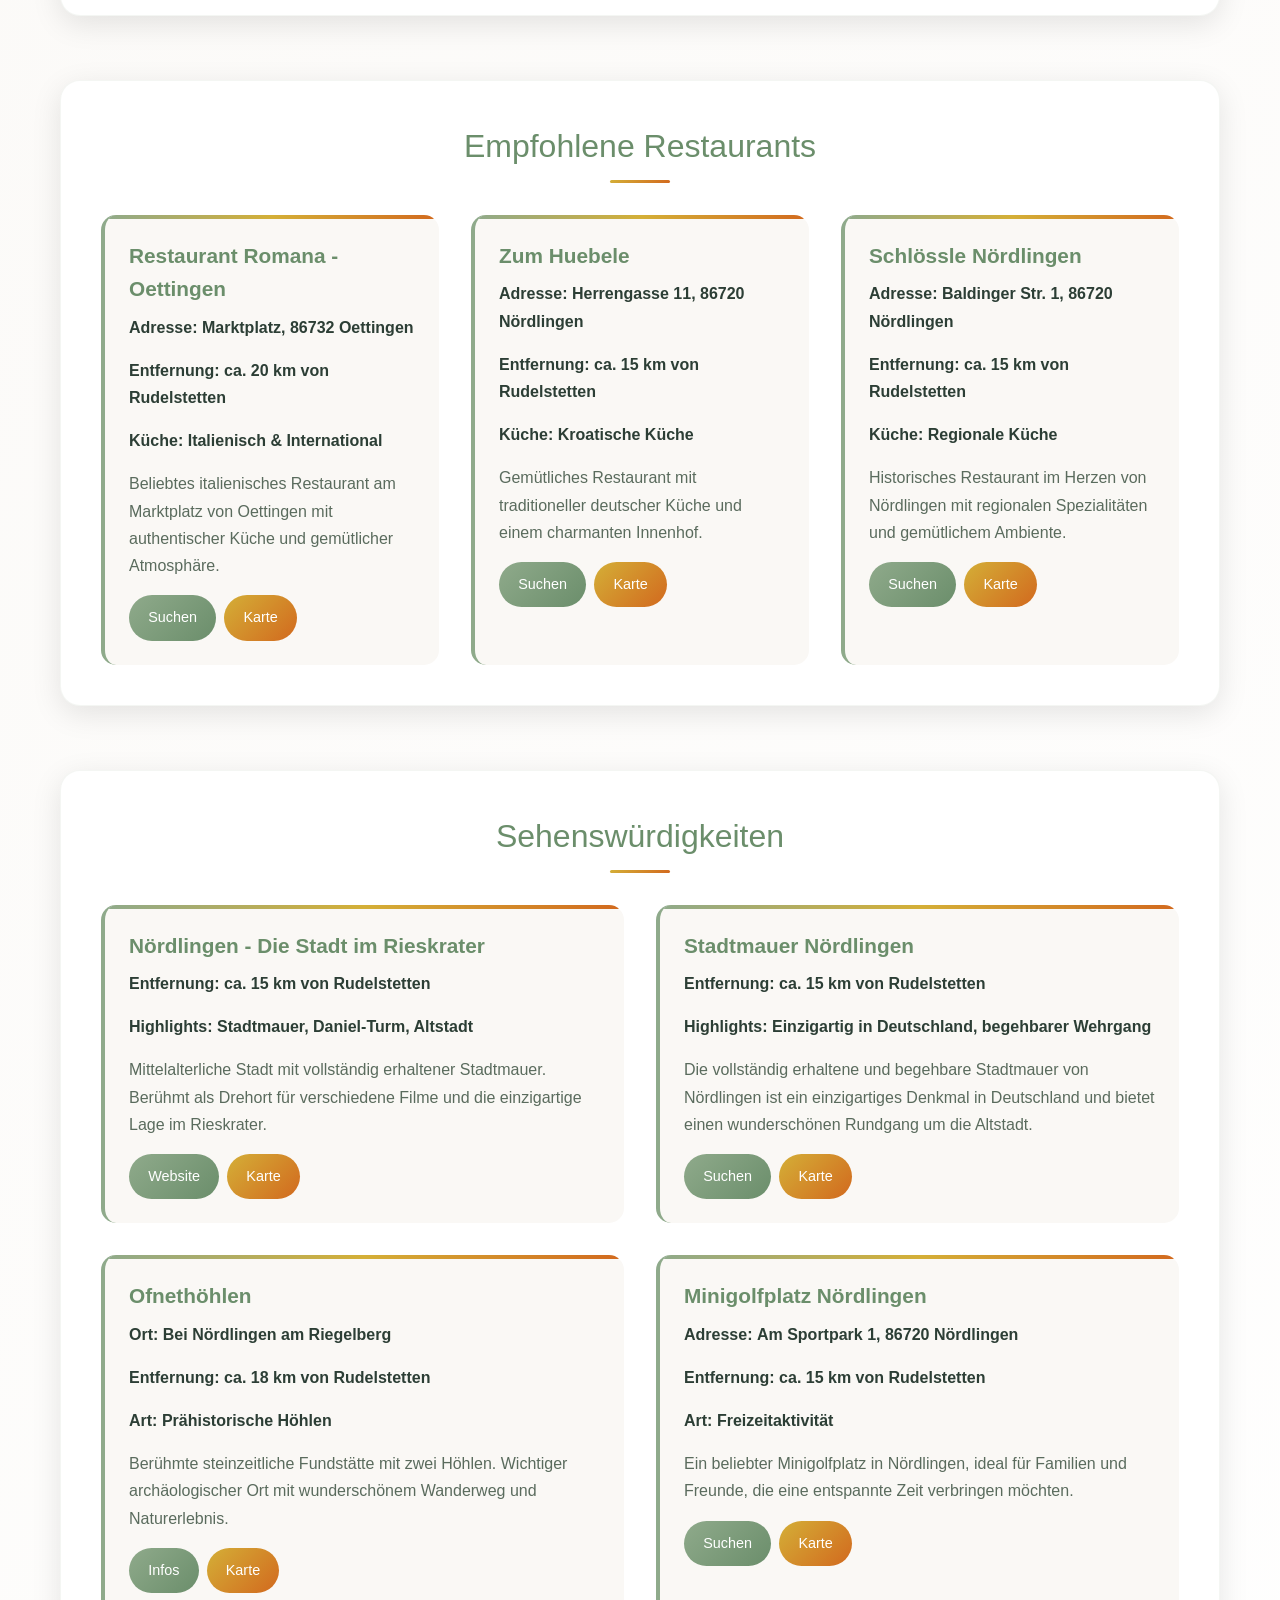
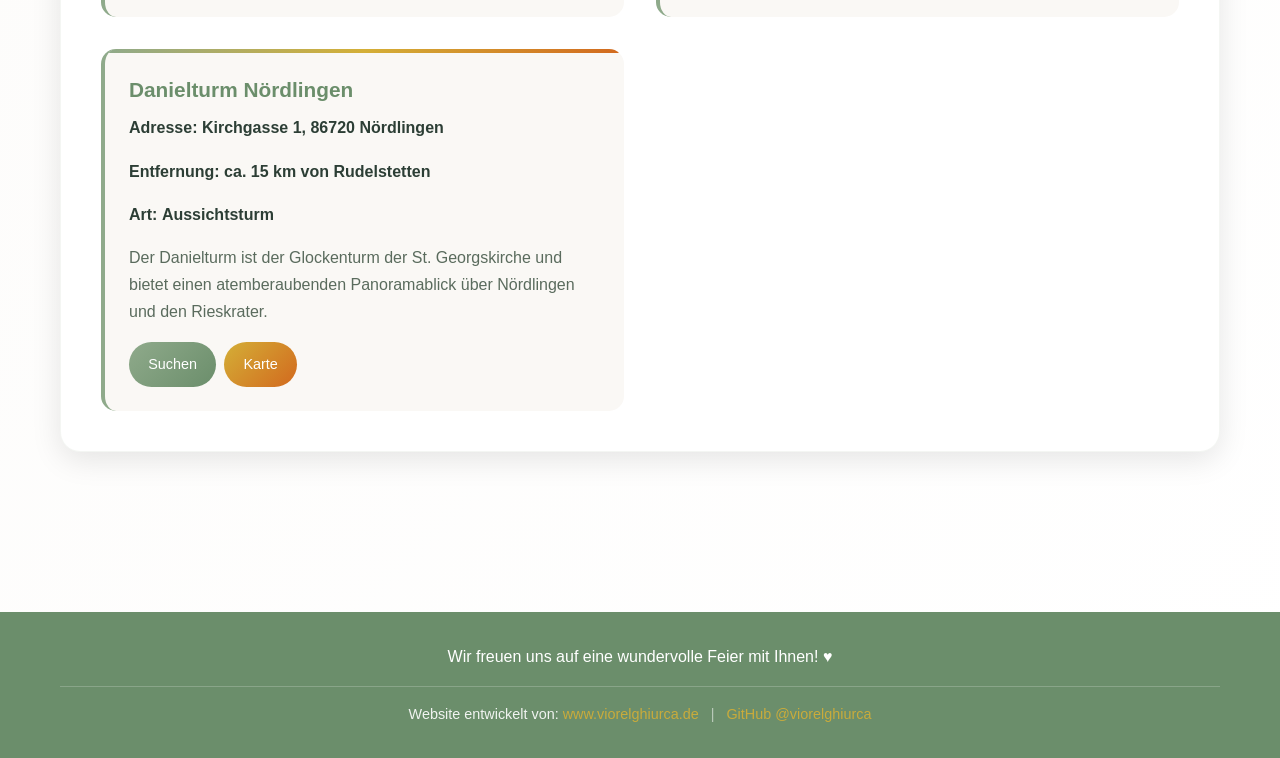
==== commit f3b46a1a: "refactor: Entfernen von Inline-CSS und Umstellung auf externe Stylesheet-Datei - Inline-CSS aus der " ====
--- a/docs/index.html
+++ b/docs/index.html
@@ -4,378 +4,7 @@
     <meta charset="UTF-8">
     <meta name="viewport" content="width=device-width, initial-scale=1.0">
     <title>Hochzeit - Gasthaus Rieser Hof</title>
-    <style>
-        * {
-            margin: 0;
-            padding: 0;
-            box-sizing: border-box;
-        }
-
-        :root {
-            --eucalyptus-light: #b8c5b0;
-            --eucalyptus-main: #8faa8b;
-            --eucalyptus-dark: #6b8e6b;
-            --autumn-gold: #d4af37;
-            --autumn-orange: #d2691e;
-            --autumn-red: #a0522d;
-            --white: #ffffff;
-            --cream: #faf8f5;
-            --text-dark: #2c3e35;
-            --text-light: #5a6b5d;
-        }
-
-        body {
-            font-family: -apple-system, BlinkMacSystemFont, 'Segoe UI', Roboto, 'Helvetica Neue', Arial, sans-serif;
-            line-height: 1.6;
-            color: var(--text-dark);
-            background: linear-gradient(135deg, var(--cream) 0%, var(--white) 100%);
-            min-height: 100vh;
-        }
-
-        .container {
-            max-width: 1200px;
-            margin: 0 auto;
-            padding: 0 20px;
-        }
-
-        /* Header */
-        .header {
-            background: linear-gradient(135deg, var(--eucalyptus-main) 0%, var(--eucalyptus-dark) 100%);
-            color: white;
-            padding: 2rem 0;
-            text-align: center;
-            box-shadow: 0 4px 20px rgba(0,0,0,0.1);
-        }
-
-        .header h1 {
-            font-size: 2.5rem;
-            font-weight: 300;
-            margin-bottom: 0.5rem;
-            letter-spacing: 1px;
-        }
-
-        .header p {
-            font-size: 1.2rem;
-            opacity: 0.9;
-            margin-bottom: 1.5rem;
-        }
-
-        /* Language Switcher */
-        .language-switcher {
-            display: flex;
-            justify-content: center;
-            gap: 1rem;
-            margin-top: 1rem;
-            flex-wrap: wrap;
-        }
-
-        .lang-btn {
-            background: rgba(255,255,255,0.2);
-            border: 2px solid rgba(255,255,255,0.3);
-            color: white;
-            padding: 0.5rem 1rem;
-            border-radius: 25px;
-            cursor: pointer;
-            transition: all 0.3s ease;
-            font-size: 0.9rem;
-            font-weight: 500;
-        }
-
-        .lang-btn:hover,
-        .lang-btn.active {
-            background: rgba(255,255,255,0.3);
-            border-color: rgba(255,255,255,0.5);
-            transform: translateY(-2px);
-        }
-
-        /* Navigation */
-        .nav {
-            background: var(--white);
-            padding: 1rem 0;
-            box-shadow: 0 2px 10px rgba(0,0,0,0.1);
-            position: sticky;
-            top: 0;
-            z-index: 100;
-        }
-
-        .nav-menu {
-            display: flex;
-            justify-content: center;
-            gap: 2rem;
-            flex-wrap: wrap;
-        }
-
-        .nav-link {
-            color: var(--text-dark);
-            text-decoration: none;
-            font-weight: 500;
-            padding: 0.5rem 1rem;
-            border-radius: 25px;
-            transition: all 0.3s ease;
-            font-size: 1.1rem;
-        }
-
-        .nav-link:hover {
-            background: var(--eucalyptus-light);
-            color: white;
-            transform: translateY(-2px);
-        }
-
-        /* Main Content */
-        .main {
-            padding: 3rem 0;
-        }
-
-        .section {
-            margin-bottom: 4rem;
-            background: var(--white);
-            padding: 2.5rem;
-            border-radius: 20px;
-            box-shadow: 0 8px 30px rgba(0,0,0,0.1);
-            border: 1px solid rgba(143, 170, 139, 0.1);
-        }
-
-        .section h2 {
-            color: var(--eucalyptus-dark);
-            font-size: 2rem;
-            font-weight: 300;
-            margin-bottom: 1.5rem;
-            text-align: center;
-            position: relative;
-        }
-
-        .section h2::after {
-            content: '';
-            display: block;
-            width: 60px;
-            height: 3px;
-            background: linear-gradient(135deg, var(--autumn-gold), var(--autumn-orange));
-            margin: 0.5rem auto;
-            border-radius: 2px;
-        }
-
-        /* Cards */
-        .cards-grid {
-            display: grid;
-            grid-template-columns: repeat(auto-fit, minmax(300px, 1fr));
-            gap: 2rem;
-            margin-top: 2rem;
-        }
-
-        /* Special layout for attractions section to ensure minigolf and danielturm are side by side */
-        #attractions .cards-grid {
-            grid-template-columns: repeat(auto-fit, minmax(350px, 1fr));
-        }
-
-        /* Ensure last two cards in attractions are always side by side on larger screens */
-        @media (min-width: 768px) {
-            #attractions .cards-grid {
-                grid-template-columns: repeat(auto-fit, minmax(350px, 1fr));
-            }
-            
-            /* Force the last two cards to be side by side */
-            #attractions .card:nth-last-child(-n+2) {
-                grid-column: span 1;
-            }
-        }
-
-        .card {
-            background: var(--cream);
-            border-radius: 15px;
-            padding: 1.5rem;
-            border-left: 4px solid var(--eucalyptus-main);
-            transition: all 0.3s ease;
-            position: relative;
-            overflow: hidden;
-        }
-
-        .card::before {
-            content: '';
-            position: absolute;
-            top: 0;
-            left: 0;
-            right: 0;
-            height: 4px;
-            background: linear-gradient(90deg, var(--eucalyptus-main), var(--autumn-gold), var(--autumn-orange));
-        }
-
-        .card:hover {
-            transform: translateY(-5px);
-            box-shadow: 0 15px 40px rgba(0,0,0,0.15);
-        }
-
-        .card h3 {
-            color: var(--eucalyptus-dark);
-            font-size: 1.3rem;
-            margin-bottom: 0.5rem;
-            font-weight: 600;
-        }
-
-        .card p {
-            color: var(--text-light);
-            margin-bottom: 1rem;
-            line-height: 1.7;
-        }
-
-        .card-info {
-            margin-bottom: 1rem;
-        }
-
-        .card-info span {
-            font-weight: 600;
-            color: var(--text-dark);
-        }
-
-        /* Buttons */
-        .btn-group {
-            display: flex;
-            gap: 0.5rem;
-            flex-wrap: wrap;
-            margin-top: 1rem;
-        }
-
-        .btn {
-            padding: 0.7rem 1.2rem;
-            border: none;
-            border-radius: 25px;
-            cursor: pointer;
-            font-weight: 500;
-            text-decoration: none;
-            display: inline-flex;
-            align-items: center;
-            gap: 0.5rem;
-            transition: all 0.3s ease;
-            font-size: 0.9rem;
-        }
-
-        .btn-primary {
-            background: linear-gradient(135deg, var(--eucalyptus-main), var(--eucalyptus-dark));
-            color: white;
-        }
-
-        .btn-secondary {
-            background: linear-gradient(135deg, var(--autumn-gold), var(--autumn-orange));
-            color: white;
-        }
-
-        .btn:hover {
-            transform: translateY(-2px);
-            box-shadow: 0 8px 20px rgba(0,0,0,0.2);
-        }
-
-        /* Location Section */
-        .location-info {
-            background: linear-gradient(135deg, var(--eucalyptus-light) 0%, var(--eucalyptus-main) 100%);
-            color: white;
-            padding: 2rem;
-            border-radius: 15px;
-            text-align: center;
-            margin-bottom: 2rem;
-        }
-
-        .location-info h3 {
-            font-size: 1.8rem;
-            margin-bottom: 1rem;
-            font-weight: 300;
-        }
-
-        .location-info p {
-            font-size: 1.1rem;
-            margin-bottom: 0.5rem;
-        }
-
-        /* Footer */
-        .footer {
-            background: var(--eucalyptus-dark);
-            color: white;
-            text-align: center;
-            padding: 2rem 0;
-            margin-top: 3rem;
-        }
-
-        .footer-links {
-            margin-top: 1rem;
-            padding-top: 1rem;
-            border-top: 1px solid rgba(255,255,255,0.2);
-        }
-
-        .footer-ad {
-            font-size: 0.9rem;
-            opacity: 0.9;
-            margin: 0;
-        }
-
-        .footer-link {
-            color: var(--autumn-gold);
-            text-decoration: none;
-            font-weight: 500;
-            transition: all 0.3s ease;
-        }
-
-        .footer-link:hover {
-            color: white;
-            text-decoration: underline;
-        }
-
-        .footer-separator {
-            margin: 0 0.5rem;
-            opacity: 0.6;
-        }
-
-        /* Responsive Design */
-        @media (max-width: 768px) {
-            .header h1 {
-                font-size: 2rem;
-            }
-
-            .nav-menu {
-                gap: 1rem;
-            }
-
-            .nav-link {
-                font-size: 1rem;
-                padding: 0.4rem 0.8rem;
-            }
-
-            .section {
-                padding: 1.5rem;
-                margin-bottom: 2rem;
-            }
-
-            .section h2 {
-                font-size: 1.5rem;
-            }
-
-            .cards-grid {
-                grid-template-columns: 1fr;
-                gap: 1.5rem;
-            }
-
-            .btn-group {
-                flex-direction: column;
-            }
-
-            .btn {
-                justify-content: center;
-                width: 100%;
-            }
-        }
-
-        @media (max-width: 480px) {
-            .container {
-                padding: 0 15px;
-            }
-
-            .language-switcher {
-                gap: 0.5rem;
-            }
-
-            .lang-btn {
-                padding: 0.4rem 0.8rem;
-                font-size: 0.8rem;
-            }
-        }
-    </style>
+    <link rel="stylesheet" href="styles.css">
 </head>
 <body>
     <header class="header">
@@ -383,11 +12,11 @@
             <h1 data-lang-key="title">Herzlich Willkommen zu unserer Hochzeit</h1>
             <p data-lang-key="subtitle">Gasthaus Rieser Hof, Rudelstetten</p>
             <div class="language-switcher">
-                <button class="lang-btn active" onclick="switchLanguage('de')">Deutsch</button>
-                <button class="lang-btn" onclick="switchLanguage('en')">English</button>
-                <button class="lang-btn" onclick="switchLanguage('ro')">Română</button>
-                <button class="lang-btn" onclick="switchLanguage('hr')">Hrvatski</button>
-                <button class="lang-btn" onclick="switchLanguage('it')">Italiano</button>
+                <button class="lang-btn active" data-lang="de">Deutsch</button>
+                <button class="lang-btn" data-lang="en">English</button>
+                <button class="lang-btn" data-lang="ro">Română</button>
+                <button class="lang-btn" data-lang="hr">Hrvatski</button>
+                <button class="lang-btn" data-lang="it">Italiano</button>
             </div>
         </div>
     </header>
@@ -428,9 +57,9 @@
                         <h3>JUFA Hotel Nördlingen</h3>
                         <div class="card-info">
                             <p><span data-lang-key="address">Adresse:</span> Baldinger Str. 15, 86720 Nördlingen</p>
-                            <p><span data-lang-key="distance">Entfernung:</span> ca. 15 km von Rudelstetten</p>
-                            <p><span data-lang-key="category">Kategorie:</span> 3-Sterne Familienhotel</p>
-                            <p><span data-lang-key="parking">Parken:</span> 3€ pro Nacht</p>
+                            <p><span data-lang-key="distance">Entfernung:</span> <span data-lang-key="jufa-distance">ca. 15 km von Rudelstetten</span></p>
+                            <p><span data-lang-key="category">Kategorie:</span> <span data-lang-key="jufa-category">3-Sterne Familienhotel</span></p>
+                            <p><span data-lang-key="parking">Parken:</span> <span data-lang-key="jufa-parking">3€ pro Nacht</span></p>
                         </div>
                         <p data-lang-key="jufa-description">Familienfreundliches Hotel mit Sonnenterrasse, direkt an der historischen Stadtmauer von Nördlingen. Thematische Zimmer im Planetensystem-Design.</p>
                         <div class="btn-group">
@@ -440,25 +69,25 @@
                     </div>
 
                     <div class="card">
-                        <h3>NH Klösterle Nördlingen</h3>
-                        <div class="card-info">
-                            <p><span data-lang-key="address">Adresse:</span> Beim Klösterle 1, 86720 Nördlingen</p>
-                            <p><span data-lang-key="distance">Entfernung:</span> ca. 15 km von Rudelstetten</p>
-                            <p><span data-lang-key="category">Kategorie:</span> 4-Sterne Historisches Hotel</p>
-                        </div>
-                        <p data-lang-key="nh-description">Historisches Hotel in einem ehemaligen Kloster, mitten in der Altstadt von Nördlingen. Einzigartige Atmosphäre mit modernem Komfort.</p>
-                        <div class="btn-group">
-                            <a href="https://www.nh-hotels.de" target="_blank" class="btn btn-primary" data-lang-key="btn-website">Website</a>
-                            <a href="#" onclick="openMaps('NH Klösterle Nördlingen, Beim Klösterle 1, 86720 Nördlingen')" class="btn btn-secondary" data-lang-key="btn-maps">Karte</a>
+                        <h3 data-lang-key="2nd-home-name">2ND home Hotel</h3>
+                        <div class="card-info">
+                            <p><span data-lang-key="address">Adresse:</span> <span data-lang-key="2nd-home-address">Luntenbuck 9, 86720 Nördlingen</span></p>
+                            <p><span data-lang-key="distance">Entfernung:</span> <span data-lang-key="2nd-home-distance">ca. 15 km von Rudelstetten</span></p>
+                            <p><span data-lang-key="category">Kategorie:</span> <span data-lang-key="2nd-home-category">Modernes Hotel</span></p>
+                        </div>
+                        <p data-lang-key="2nd-home-description">Modernes Hotel mit stilvollen Zimmern und einer gemütlichen Atmosphäre, ideal für einen entspannten Aufenthalt.</p>
+                        <div class="btn-group">
+                            <a href="https://2ndhomehotel.de/" target="_blank" class="btn btn-primary" data-lang-key="btn-website">Website</a>
+                            <a href="#" onclick="openMaps('2ND home Hotel, Luntenbuck 9, 86720 Nördlingen')" class="btn btn-secondary" data-lang-key="btn-maps">Karte</a>
                         </div>
                     </div>
 
                     <div class="card">
                         <h3>Hey Lou Hotel</h3>
                         <div class="card-info">
-                            <p><span data-lang-key="address">Adresse:</span> Maria-Penn-Straße 5, 86720 Nördlingen</p>
-                            <p><span data-lang-key="distance">Entfernung:</span> ca. 15 km von Rudelstetten</p>
-                            <p><span data-lang-key="category">Kategorie:</span> Design Hotel</p>
+                            <p><span data-lang-key="address">Adresse:</span> <span data-lang-key="heylou-address">Maria-Penn-Straße 5, 86720 Nördlingen</span></p>
+                            <p><span data-lang-key="distance">Entfernung:</span> <span data-lang-key="heylou-distance">ca. 15 km von Rudelstetten</span></p>
+                            <p><span data-lang-key="category">Kategorie:</span> <span data-lang-key="heylou-category">Design Hotel</span></p>
                         </div>
                         <p data-lang-key="heylou-description">Modernes Design-Hotel in Nördlingen, das mit stilvollem Ambiente und komfortabler Ausstattung überzeugt.</p>
                         <div class="btn-group">
@@ -476,9 +105,9 @@
                     <div class="card">
                         <h3>Restaurant Romana - Oettingen</h3>
                         <div class="card-info">
-                            <p><span data-lang-key="address">Adresse:</span> Marktplatz, 86732 Oettingen</p>
-                            <p><span data-lang-key="distance">Entfernung:</span> ca. 20 km von Rudelstetten</p>
-                            <p><span data-lang-key="cuisine">Küche:</span> Italienisch & International</p>
+                            <p><span data-lang-key="address">Adresse:</span> <span data-lang-key="romana-address">Marktplatz, 86732 Oettingen</span></p>
+                            <p><span data-lang-key="distance">Entfernung:</span> <span data-lang-key="romana-distance">ca. 20 km von Rudelstetten</span></p>
+                            <p><span data-lang-key="cuisine">Küche:</span> <span data-lang-key="romana-cuisine">Italienisch & International</span></p>
                         </div>
                         <p data-lang-key="romana-description">Beliebtes italienisches Restaurant am Marktplatz von Oettingen mit authentischer Küche und gemütlicher Atmosphäre.</p>
                         <div class="btn-group">
@@ -490,8 +119,8 @@
                     <div class="card">
                         <h3>Zum Huebele</h3>
                         <div class="card-info">
-                            <p><span data-lang-key="address">Adresse:</span> Herrengasse 11, 86720 Nördlingen</p>
-                            <p><span data-lang-key="distance">Entfernung:</span> ca. 15 km von Rudelstetten</p>
+                            <p><span data-lang-key="address">Adresse:</span> <span data-lang-key="huebele-address">Herrengasse 11, 86720 Nördlingen</span></p>
+                            <p><span data-lang-key="distance">Entfernung:</span> <span data-lang-key="huebele-distance">ca. 15 km von Rudelstetten</span></p>
                             <p><span data-lang-key="cuisine">Küche:</span> <span data-lang-key="huebele-cuisine">Kroatische Küche</span></p>
                         </div>
                         <p data-lang-key="huebele-description">Gemütliches Restaurant mit traditioneller deutscher Küche und einem charmanten Innenhof.</p>
@@ -504,8 +133,8 @@
                     <div class="card">
                         <h3>Schlössle Nördlingen</h3>
                         <div class="card-info">
-                            <p><span data-lang-key="address">Adresse:</span> Baldinger Str. 1, 86720 Nördlingen</p>
-                            <p><span data-lang-key="distance">Entfernung:</span> ca. 15 km von Rudelstetten</p>
+                            <p><span data-lang-key="address">Adresse:</span> <span data-lang-key="schloessle-address">Baldinger Str. 1, 86720 Nördlingen</span></p>
+                            <p><span data-lang-key="distance">Entfernung:</span> <span data-lang-key="schloessle-distance">ca. 15 km von Rudelstetten</span></p>
                             <p><span data-lang-key="cuisine">Küche:</span> <span data-lang-key="schloessle-cuisine">Regionale Küche</span></p>
                         </div>
                         <p data-lang-key="schloessle-description">Historisches Restaurant im Herzen von Nördlingen mit regionalen Spezialitäten und gemütlichem Ambiente.</p>
@@ -524,8 +153,8 @@
                     <div class="card">
                         <h3 data-lang-key="noerdlingen-title">Nördlingen - Die Stadt im Rieskrater</h3>
                         <div class="card-info">
-                            <p><span data-lang-key="distance">Entfernung:</span> ca. 15 km von Rudelstetten</p>
-                            <p><span data-lang-key="highlights">Highlights:</span> Stadtmauer, Daniel-Turm, Altstadt</p>
+                            <p><span data-lang-key="distance">Entfernung:</span> <span data-lang-key="noerdlingen-distance">ca. 15 km von Rudelstetten</span></p>
+                            <p><span data-lang-key="highlights">Highlights:</span> <span data-lang-key="noerdlingen-highlights">Stadtmauer, Daniel-Turm, Altstadt</span></p>
                         </div>
                         <p data-lang-key="noerdlingen-description">Mittelalterliche Stadt mit vollständig erhaltener Stadtmauer. Berühmt als Drehort für verschiedene Filme und die einzigartige Lage im Rieskrater.</p>
                         <div class="btn-group">
@@ -537,8 +166,8 @@
                     <div class="card">
                         <h3 data-lang-key="stadtmauer-title">Stadtmauer Nördlingen</h3>
                         <div class="card-info">
-                            <p><span data-lang-key="distance">Entfernung:</span> ca. 15 km von Rudelstetten</p>
-                            <p><span data-lang-key="highlights">Highlights:</span> Einzigartig in Deutschland, begehbarer Wehrgang</p>
+                            <p><span data-lang-key="distance">Entfernung:</span> <span data-lang-key="stadtmauer-distance">ca. 15 km von Rudelstetten</span></p>
+                            <p><span data-lang-key="highlights">Highlights:</span> <span data-lang-key="stadtmauer-highlights">Einzigartig in Deutschland, begehbarer Wehrgang</span></p>
                         </div>
                         <p data-lang-key="stadtmauer-description">Die vollständig erhaltene und begehbare Stadtmauer von Nördlingen ist ein einzigartiges Denkmal in Deutschland und bietet einen wunderschönen Rundgang um die Altstadt.</p>
                         <div class="btn-group">
@@ -550,9 +179,9 @@
                     <div class="card">
                         <h3 data-lang-key="ofnet-title">Ofnethöhlen</h3>
                         <div class="card-info">
-                            <p><span data-lang-key="location">Ort:</span> Bei Nördlingen am Riegelberg</p>
-                            <p><span data-lang-key="distance">Entfernung:</span> ca. 18 km von Rudelstetten</p>
-                            <p><span data-lang-key="type">Art:</span> Prähistorische Höhlen</p>
+                            <p><span data-lang-key="location">Ort:</span> <span data-lang-key="ofnet-location">Bei Nördlingen am Riegelberg</span></p>
+                            <p><span data-lang-key="distance">Entfernung:</span> <span data-lang-key="ofnet-distance">ca. 18 km von Rudelstetten</span></p>
+                            <p><span data-lang-key="type">Art:</span> <span data-lang-key="ofnet-type">Prähistorische Höhlen</span></p>
                         </div>
                         <p data-lang-key="ofnet-description">Berühmte steinzeitliche Fundstätte mit zwei Höhlen. Wichtiger archäologischer Ort mit wunderschönem Wanderweg und Naturerlebnis.</p>
                         <div class="btn-group">
@@ -564,9 +193,9 @@
                     <div class="card">
                         <h3 data-lang-key="minigolf-title">Minigolfplatz Nördlingen</h3>
                         <div class="card-info">
-                            <p><span data-lang-key="address">Adresse:</span> Am Sportpark 1, 86720 Nördlingen</p>
-                            <p><span data-lang-key="distance">Entfernung:</span> ca. 15 km von Rudelstetten</p>
-                            <p><span data-lang-key="type">Art:</span> Freizeitaktivität</p>
+                            <p><span data-lang-key="address">Adresse:</span> <span data-lang-key="minigolf-address">Am Sportpark 1, 86720 Nördlingen</span></p>
+                            <p><span data-lang-key="distance">Entfernung:</span> <span data-lang-key="minigolf-distance">ca. 15 km von Rudelstetten</span></p>
+                            <p><span data-lang-key="type">Art:</span> <span data-lang-key="minigolf-type">Freizeitaktivität</span></p>
                         </div>
                         <p data-lang-key="minigolf-description">Ein beliebter Minigolfplatz in Nördlingen, ideal für Familien und Freunde, die eine entspannte Zeit verbringen möchten.</p>
                         <div class="btn-group">
@@ -578,9 +207,9 @@
                     <div class="card">
                         <h3 data-lang-key="danielturm-title">Danielturm Nördlingen</h3>
                         <div class="card-info">
-                            <p><span data-lang-key="address">Adresse:</span> Kirchgasse 1, 86720 Nördlingen</p>
-                            <p><span data-lang-key="distance">Entfernung:</span> ca. 15 km von Rudelstetten</p>
-                            <p><span data-lang-key="type">Art:</span> Aussichtsturm</p>
+                            <p><span data-lang-key="address">Adresse:</span> <span data-lang-key="danielturm-address">Kirchgasse 1, 86720 Nördlingen</span></p>
+                            <p><span data-lang-key="distance">Entfernung:</span> <span data-lang-key="danielturm-distance">ca. 15 km von Rudelstetten</span></p>
+                            <p><span data-lang-key="type">Art:</span> <span data-lang-key="danielturm-type">Aussichtsturm</span></p>
                         </div>
                         <p data-lang-key="danielturm-description">Der Danielturm ist der Glockenturm der St. Georgskirche und bietet einen atemberaubenden Panoramablick über Nördlingen und den Rieskrater.</p>
                         <div class="btn-group">
@@ -609,352 +238,7 @@
         </div>
     </footer>
 
-    <script>
-        // Complete translations object for all 5 languages
-        const translations = {
-            de: {
-                'title': 'Herzlich Willkommen zu unserer Hochzeit',
-                'subtitle': 'Gasthaus Rieser Hof, Rudelstetten',
-                'nav-location': 'Hochzeitsort',
-                'nav-hotels': 'Hotels',
-                'nav-restaurants': 'Restaurants',
-                'nav-attractions': 'Sehenswürdigkeiten',
-                'location-title': 'Hochzeitsort',
-                'venue-name': 'Gasthaus Rieser Hof',
-                'venue-address': 'St. Ulrich Strasse 12, 86733 Rudelstetten',
-                'venue-phone': 'Tel: 09085/513',
-                'venue-description': 'Das Gasthaus Rieser Hof liegt mitten im Geopark Ries und bietet eine schwäbische Landküche mit regionalen Spezialitäten. Als besondere Attraktion gibt es den Haustrunk - ein selbstgebrautes Bier!',
-                'hotels-title': 'Empfohlene Hotels',
-                'restaurants-title': 'Empfohlene Restaurants',
-                'attractions-title': 'Sehenswürdigkeiten',
-                'address': 'Adresse:',
-                'distance': 'Entfernung:',
-                'category': 'Kategorie:',
-                'parking': 'Parken:',
-                'cuisine': 'Küche:',
-                'location': 'Ort:',
-                'type': 'Art:',
-                'highlights': 'Highlights:',
-                'btn-website': 'Website besuchen',
-                'btn-maps': 'In Karten öffnen',
-                'btn-search': 'Suchen',
-                'btn-info': 'Infos',
-                'jufa-description': 'Familienfreundliches Hotel mit Sonnenterrasse, direkt an der historischen Stadtmauer von Nördlingen. Thematische Zimmer im Planetensystem-Design.',
-                'nh-description': 'Historisches Hotel in einem ehemaligen Kloster, mitten in der Altstadt von Nördlingen. Einzigartige Atmosphäre mit modernem Komfort.',
-                'heylou-description': 'Modernes Design-Hotel in Nördlingen, das mit stilvollem Ambiente und komfortabler Ausstattung überzeugt.',
-                'romana-description': 'Beliebtes italienisches Restaurant am Marktplatz von Oettingen mit authentischer Küche und gemütlicher Atmosphäre.',
-                'huebele-description': 'Gemütliches Restaurant mit traditioneller deutscher Küche und einem charmanten Innenhof.',
-                'huebele-cuisine': 'Kroatische Küche',
-                'schloessle-description': 'Historisches Restaurant im Herzen von Nördlingen mit regionalen Spezialitäten und gemütlichem Ambiente.',
-                'schloessle-cuisine': 'Regionale Küche',
-                'noerdlingen-title': 'Nördlingen - Die Stadt im Rieskrater',
-                'noerdlingen-description': 'Mittelalterliche Stadt mit vollständig erhaltener Stadtmauer. Berühmt als Drehort für verschiedene Filme und die einzigartige Lage im Rieskrater.',
-                'ofnet-title': 'Ofnethöhlen',
-                'ofnet-description': 'Berühmte steinzeitliche Fundstätte mit zwei Höhlen. Wichtiger archäologischer Ort mit wunderschönem Wanderweg und Naturerlebnis.',
-                'stadtmauer-title': 'Stadtmauer Nördlingen',
-                'stadtmauer-description': 'Die vollständig erhaltene und begehbare Stadtmauer von Nördlingen ist ein einzigartiges Denkmal in Deutschland und bietet einen wunderschönen Rundgang um die Altstadt.',
-                
-                'minigolf-title': 'Minigolfplatz Nördlingen',
-                'minigolf-description': 'Ein beliebter Minigolfplatz in Nördlingen, ideal für Familien und Freunde, die eine entspannte Zeit verbringen möchten.',
-                'danielturm-title': 'Danielturm Nördlingen',
-                'danielturm-description': 'Der Danielturm ist der Glockenturm der St. Georgskirche und bietet einen atemberaubenden Panoramablick über Nördlingen und den Rieskrater.',
-                'footer-text': 'Wir freuen uns auf eine wundervolle Feier mit Ihnen! ♥',
-                'footer-ad-text': 'Website entwickelt von:',
-                'footer-github': 'GitHub'
-            },
-            en: {
-                'title': 'Welcome to Our Wedding',
-                'subtitle': 'Gasthaus Rieser Hof, Rudelstetten',
-                'nav-location': 'Wedding Venue',
-                'nav-hotels': 'Hotels',
-                'nav-restaurants': 'Restaurants',
-                'nav-attractions': 'Attractions',
-                'location-title': 'Wedding Venue',
-                'venue-name': 'Gasthaus Rieser Hof',
-                'venue-address': 'St. Ulrich Strasse 12, 86733 Rudelstetten',
-                'venue-phone': 'Phone: 09085/513',
-                'venue-description': 'The Gasthaus Rieser Hof is located in the heart of the Ries Geopark and offers Swabian regional cuisine with local specialties. A special attraction is the house brew - a self-brewed beer!',
-                'hotels-title': 'Recommended Hotels',
-                'restaurants-title': 'Recommended Restaurants',
-                'attractions-title': 'Attractions',
-                'address': 'Address:',
-                'distance': 'Distance:',
-                'category': 'Category:',
-                'parking': 'Parking:',
-                'cuisine': 'Cuisine:',
-                'location': 'Location:',
-                'type': 'Type:',
-                'highlights': 'Highlights:',
-                'btn-website': 'Visit Website',
-                'btn-maps': 'Open in Maps',
-                'btn-search': 'Search',
-                'btn-info': 'Info',
-                'jufa-description': 'Family-friendly hotel with sun terrace, directly at the historic city wall of Nördlingen. Themed rooms in planetary system design.',
-                'nh-description': 'Historic hotel in a former monastery, in the heart of Nördlingen\'s old town. Unique atmosphere with modern comfort.',
-                'heylou-description': 'Modern design hotel in Nördlingen, convincing with stylish ambience and comfortable furnishings.',
-                'romana-description': 'Popular Italian restaurant at the market square of Oettingen with authentic cuisine and cozy atmosphere.',
-                'huebele-description': 'Cozy restaurant with traditional German cuisine and a charming courtyard.',
-                'huebele-cuisine': 'Croatian Cuisine',
-                'schloessle-description': 'Historic restaurant in the heart of Nördlingen with regional specialties and cozy atmosphere.',
-                'schloessle-cuisine': 'Regional Cuisine',
-                'noerdlingen-title': 'Nördlingen - The City in the Ries Crater',
-                'noerdlingen-description': 'Medieval city with completely preserved city wall. Famous as filming location for various movies and the unique location in the Ries crater.',
-                'ofnet-title': 'Ofnet Caves',
-                'ofnet-description': 'Famous Stone Age archaeological site with two caves. Important archaeological location with beautiful hiking trail and nature experience.',
-                'stadtmauer-title': 'Nördlingen City Wall',
-                'stadtmauer-description': 'The completely preserved and walkable city wall of Nördlingen is a unique monument in Germany and offers a beautiful circular walk around the old town.',
-                
-                'minigolf-title': 'Minigolf Course Nördlingen',
-                'minigolf-description': 'A popular minigolf course in Nördlingen, ideal for families and friends who want to spend a relaxed time.',
-                'danielturm-title': 'Daniel Tower Nördlingen',
-                'danielturm-description': 'The Daniel Tower is the bell tower of St. George\'s Church and offers a breathtaking panoramic view over Nördlingen and the Ries crater.',
-                'footer-text': 'We look forward to a wonderful celebration with you! ♥',
-                'footer-ad-text': 'Website developed by:',
-                'footer-github': 'GitHub'
-            },
-            ro: {
-                'title': 'Bun veniți la nunta noastră',
-                'subtitle': 'Gasthaus Rieser Hof, Rudelstetten',
-                'nav-location': 'Locația nunții',
-                'nav-hotels': 'Hoteluri',
-                'nav-restaurants': 'Restaurante',
-                'nav-attractions': 'Atracții',
-                'location-title': 'Locația nunții',
-                'venue-name': 'Gasthaus Rieser Hof',
-                'venue-address': 'St. Ulrich Strasse 12, 86733 Rudelstetten',
-                'venue-phone': 'Telefon: 09085/513',
-                'venue-description': 'Gasthaus Rieser Hof se află în inima Geoparcului Ries și oferă bucătărie regională șvabă cu specialități locale. O atracție specială este băutura casei - o bere fabricată propriu!',
-                'hotels-title': 'Hoteluri recomandate',
-                'restaurants-title': 'Restaurante recomandate',
-                'attractions-title': 'Atracții turistice',
-                'address': 'Adresă:',
-                'distance': 'Distanță:',
-                'category': 'Categorie:',
-                'parking': 'Parcare:',
-                'cuisine': 'Bucătărie:',
-                'location': 'Locație:',
-                'type': 'Tip:',
-                'highlights': 'Puncte de atracție:',
-                'btn-website': 'Vizitează site-ul',
-                'btn-maps': 'Deschide în hărți',
-                'btn-search': 'Caută',
-                'btn-info': 'Informații',
-                'jufa-description': 'Hotel prietenos cu familiile cu terasă la soare, direct la zidul istoric al orașului Nördlingen. Camere tematice în design de sistem planetar.',
-                'nh-description': 'Hotel istoric într-o fostă mănăstire, în inima centrului istoric al orașului Nördlingen. Atmosferă unică cu confort modern.',
-                'heylou-description': 'Hotel de design modern în Nördlingen, care convinge prin ambianța sa elegantă și dotările confortabile.',
-                'romana-description': 'Restaurant italian popular în piața centrală din Oettingen cu bucătărie autentică și atmosferă confortabilă.',
-                'huebele-description': 'Restaurant confortabil cu bucătărie tradițională germană și o curte fermecătoare.',
-                'huebele-cuisine': 'Bucătărie croată',
-                'schloessle-description': 'Restaurant istoric în inima orașului Nördlingen, cu specialități regionale și o atmosferă confortabilă.',
-                'schloessle-cuisine': 'Bucătărie regională',
-                'noerdlingen-title': 'Nördlingen - Orașul din craterul Ries',
-                'noerdlingen-description': 'Oraș medieval cu zid complet conservat. Faimos ca locație de filmare pentru diverse filme și locația unică în craterul Ries.',
-                'ofnet-title': 'Peșterile Ofnet',
-                'ofnet-description': 'Famós sit arheologic din Epoca de Piatră cu două peșteri. Locație arheologică importantă cu traseu de drumeție frumos și experiență în natură.',
-                'stadtmauer-title': 'Zidul orașului Nördlingen',
-                'stadtmauer-description': 'Zidul orașului Nördlingen, complet conservat și accesibil, este un monument unic în Germania și oferă o plimbare frumoasă în jurul orașului vechi.',
-                
-                'minigolf-title': 'Teren de minigolf Nördlingen',
-                'minigolf-description': 'Un teren de minigolf popular în Nördlingen, ideal pentru familii și prieteni care doresc să petreacă un timp relaxant.',
-                'danielturm-title': 'Turnul Daniel Nördlingen',
-                'danielturm-description': 'Turnul Daniel este clopotnița Bisericii Sf. Gheorghe și oferă o vedere panoramică uimitoare asupra orașului Nördlingen și a craterului Ries.',
-                'footer-text': 'Așteptăm cu nerăbdare o celebrare minunată cu voi! ♥',
-                'footer-ad-text': 'Website dezvoltat de:',
-                'footer-github': 'GitHub'
-            },
-            hr: {
-                'title': 'Dobrodošli na naše vjenčanje',
-                'subtitle': 'Gasthaus Rieser Hof, Rudelstetten',
-                'nav-location': 'Mjesto vjenčanja',
-                'nav-hotels': 'Hoteli',
-                'nav-restaurants': 'Restorani',
-                'nav-attractions': 'Atrakcije',
-                'location-title': 'Mjesto vjenčanja',
-                'venue-name': 'Gasthaus Rieser Hof',
-                'venue-address': 'St. Ulrich Strasse 12, 86733 Rudelstetten',
-                'venue-phone': 'Telefon: 09085/513',
-                'venue-description': 'Gasthaus Rieser Hof nalazi se u srcu Ries Geoparka i nudi švapsku regionalnu kuhinju s lokalnim specijalitetima. Posebna atrakcija je kućno piće - domaće pivo!',
-                'hotels-title': 'Preporučeni hoteli',
-                'restaurants-title': 'Preporučeni restorani',
-                'attractions-title': 'Turistične atrakcije',
-                'address': 'Adresa:',
-                'distance': 'Udaljenost:',
-                'category': 'Kategorija:',
-                'parking': 'Parkiranje:',
-                'cuisine': 'Kuhinja:',
-                'location': 'Lokacija:',
-                'type': 'Tip:',
-                'highlights': 'Naglasci:',
-                'btn-website': 'Posjeti web stranicu',
-                'btn-maps': 'Otvori u kartama',
-                'btn-search': 'Traži',
-                'btn-info': 'Informacije',
-                'jufa-description': 'Obiteljski hotel s terasom za sunčanje, izravno uz povijesni gradski zid Nördlingena. Tematske sobe u dizajnu planetarnog sustava.',
-                'nh-description': 'Povijesni hotel u bivšem samostanu, u srcu starog grada Nördlingena. Jedinstvena atmosfera s modernim komforom.',
-                'heylou-description': 'Moderan dizajnerski hotel u Nördlingenu, koji uvjerava stilskim ambijentom i udobnom opremom.',
-                'romana-description': 'Popularan talijanski restoran na tržišnom trgu Oettingena s autentičnom kuhinjom i ugodnom atmosferom.',
-                'huebele-description': 'Ugodan restoran s tradicionalnom njemačkom kuhinjom i šarmantnim dvorištem.',
-                'huebele-cuisine': 'Hrvatska kuhinja',
-                'schloessle-description': 'Povijesni restoran u srcu Nördlingena s regionalnim specijalitetima i ugodnom atmosferom.',
-                'schloessle-cuisine': 'Regionalna kuhinja',
-                'noerdlingen-title': 'Nördlingen - Grad u Ries krateru',
-                'noerdlingen-description': 'Srednjovjekovni grad s potpuno sačuvanim gradskim zidom. Poznat kao lokacija snimanja za razne filmove i jedinstven položaj u Ries krateru.',
-                'ofnet-title': 'Ofnet špilje',
-                'ofnet-description': 'Poznato arheološko nalazište iz kamenog doba s dvije špilje. Važna arheološka lokacija s prekrasnom stazom za pješačenje i prirodnim iskustvom.',
-                'stadtmauer-title': 'Gradski zid Nördlingen',
-                'stadtmauer-description': 'Potpuno očuvan i prohodan gradski zid Nördlingena jedinstven je spomenik u Njemačkoj i nudi prekrasnu kružnu šetnju oko starog grada.',
-                
-                'minigolf-title': 'Minigolf teren Nördlingen',
-                'minigolf-description': 'Popularan minigolf teren u Nördlingenu, idealan za obitelji i prijatelje koji žele provesti opušteno vrijeme.',
-                'danielturm-title': 'Danielov toranj Nördlingen',
-                'danielturm-description': 'Danielov toranj je zvonik crkve sv. Jurja i nudi zadivljujući panoramski pogled na Nördlingen i Ries krater.',
-                'footer-text': 'Radujemo se divnom slavlju s vama! ♥',
-                'footer-ad-text': 'Web stranicu razvio:',
-                'footer-github': 'GitHub'
-            },
-            it: {
-                'title': 'Benvenuti al nostro matrimonio',
-                'subtitle': 'Gasthaus Rieser Hof, Rudelstetten',
-                'nav-location': 'Luogo del matrimonio',
-                'nav-hotels': 'Hotel',
-                'nav-restaurants': 'Ristoranti',
-                'nav-attractions': 'Attrazioni',
-                'location-title': 'Luogo del matrimonio',
-                'venue-name': 'Gasthaus Rieser Hof',
-                'venue-address': 'St. Ulrich Strasse 12, 86733 Rudelstetten',
-                'venue-phone': 'Telefono: 09085/513',
-                'venue-description': 'Il Gasthaus Rieser Hof si trova nel cuore del Geoparco Ries e offre cucina regionale sveva con specialità locali. Un\'attrazione speciale è la bevanda della casa - una birra prodotta in proprio!',
-                'hotels-title': 'Hotel consigliati',
-                'restaurants-title': 'Ristoranti consigliati',
-                'attractions-title': 'Attrazioni turistiche',
-                'address': 'Indirizzo:',
-                'distance': 'Distanza:',
-                'category': 'Categoria:',
-                'parking': 'Parcheggio:',
-                'cuisine': 'Cucina:',
-                'location': 'Posizione:',
-                'type': 'Tipo:',
-                'highlights': 'Punti salienti:',
-                'btn-website': 'Visita il sito web',
-                'btn-maps': 'Apri nelle mappe',
-                'btn-search': 'Cerca',
-                'btn-info': 'Informazioni',
-                'jufa-description': 'Hotel per famiglie con terrazza solarium, direttamente alle mura storiche della città di Nördlingen. Camere tematiche nel design del sistema planetario.',
-                'nh-description': 'Hotel storico in un ex monastero, nel cuore del centro storico di Nördlingen. Atmosfera unica con comfort moderno.',
-                'heylou-description': 'Moderno hotel di design a Nördlingen, che convince con unatmosfera elegante e arredi confortevoli.',
-                'romana-description': 'Popolare ristorante italiano nella piazza del mercato di Oettingen con cucina autentica e atmosfera accogliente.',
-                'huebele-description': 'Ristorante accogliente con cucina tradizionale tedesca e un incantevole cortile.',
-                'huebele-cuisine': 'Cucina croata',
-                'schloessle-description': 'Ristorante storico nel cuore di Nördlingen con specialità regionali e un atmosfera accogliente.',
-                'schloessle-cuisine': 'Cucina regionale',
-                'noerdlingen-title': 'Nördlingen - La città nel cratere Ries',
-                'noerdlingen-description': 'Città medievale con mura completamente conservate. Famosa come location cinematografica per vari film e la posizione unica nel cratere Ries.',
-                'ofnet-title': 'Grotte di Ofnet',
-                'ofnet-description': 'Famoso sito archeologico dell\'Età della Pietra con due grotte. Importante location archeologica con bellissimo sentiero escursionistico ed esperienza naturale.',
-                'stadtmauer-title': 'Mura di Nördlingen',
-                'stadtmauer-description': 'Le mura di Nördlingen, completamente conservate e percorribili, sono un monumento unico in Germania e offrono un bellissimo giro intorno al centro storico.',
-                
-                'minigolf-title': 'Campo da minigolf Nördlingen',
-                'minigolf-description': 'Un popolare campo da minigolf a Nördlingen, ideale per famiglie e amici che vogliono trascorrere un momento di relax.',
-                'danielturm-title': 'Torre Daniel Nördlingen',
-                'danielturm-description': 'La Torre Daniel è il campanile della Chiesa di San Giorgio e offre una vista panoramica mozzafiato su Nördlingen e sul cratere del Ries.',
-                'footer-text': 'Non vediamo l\'ora di una celebrazione meravigliosa con voi! ♥',
-                'footer-ad-text': 'Sito web sviluppato da:',
-                'footer-github': 'GitHub'
-            }
-        };
-
-        let currentLanguage = 'de';
-
-        function switchLanguage(lang) {
-            currentLanguage = lang;
-            
-            // Update active button
-            document.querySelectorAll('.lang-btn').forEach(btn => {
-                btn.classList.remove('active');
-            });
-            event.target.classList.add('active');
-
-            // Update all translatable elements
-            document.querySelectorAll('[data-lang-key]').forEach(element => {
-                const key = element.getAttribute('data-lang-key');
-                if (translations[lang] && translations[lang][key]) {
-                    element.textContent = translations[lang][key];
-                }
-            });
-        }
-
-        function openMaps(address) {
-            // Detect user agent for mobile vs desktop
-            const isMobile = /Android|webOS|iPhone|iPad|iPod|BlackBerry|IEMobile|Opera Mini/i.test(navigator.userAgent);
-            
-            if (isMobile) {
-                // Try Apple Maps first on iOS, Google Maps on Android
-                const isIOS = /iPad|iPhone|iPod/.test(navigator.userAgent);
-                if (isIOS) {
-                    window.open(`maps://maps.apple.com/?q=${encodeURIComponent(address)}&dirflg=d`, '_blank');
-                } else {
-                    window.open(`https://maps.google.com/maps?q=${encodeURIComponent(address)}&navigate=yes`, '_blank');
-                }
-            } else {
-                // Desktop - open Google Maps
-                window.open(`https://maps.google.com/maps?q=${encodeURIComponent(address)}`, '_blank');
-            }
-        }
-
-        function searchHotel(hotelName) {
-            window.open(`https://www.google.com/search?q=${encodeURIComponent(hotelName + ' booking hotel')}`, '_blank');
-        }
-
-        function searchRestaurant(restaurantName) {
-            window.open(`https://www.google.com/search?q=${encodeURIComponent(restaurantName)}`, '_blank');
-        }
-
-        function searchAttraction(attractionName) {
-            window.open(`https://www.google.com/search?q=${encodeURIComponent(attractionName + ' information')}`, '_blank');
-        }
-
-        // Smooth scrolling for navigation links
-        document.querySelectorAll('.nav-link').forEach(link => {
-            link.addEventListener('click', function(e) {
-                e.preventDefault();
-                const targetId = this.getAttribute('href').substring(1);
-                const targetElement = document.getElementById(targetId);
-                if (targetElement) {
-                    targetElement.scrollIntoView({
-                        behavior: 'smooth',
-                        block: 'start'
-                    });
-                }
-            });
-        });
-
-        // Add fade-in animation on scroll
-        const observerOptions = {
-            threshold: 0.1,
-            rootMargin: '0px 0px -50px 0px'
-        };
-
-        const observer = new IntersectionObserver((entries) => {
-            entries.forEach(entry => {
-                if (entry.isIntersecting) {
-                    entry.target.style.opacity = '1';
-                    entry.target.style.transform = 'translateY(0)';
-                }
-            });
-        }, observerOptions);
-
-        // Initialize animations and smooth scrolling when page loads
-        document.addEventListener('DOMContentLoaded', () => {
-            // Set up fade-in animations
-            const elementsToAnimate = document.querySelectorAll('.card, .section');
-            elementsToAnimate.forEach(el => {
-                el.style.opacity = '0';
-                el.style.transform = 'translateY(20px)';
-                el.style.transition = 'opacity 0.6s ease, transform 0.6s ease';
-                observer.observe(el);
-            });
-        });
-    </script>
+    <script src="translations.js"></script>
+    <script src="script.js"></script>
 </body>
 </html>
--- a/docs/styles.css
+++ b/docs/styles.css
@@ -0,0 +1,369 @@
+/* Reset and Base Styles */
+* {
+    margin: 0;
+    padding: 0;
+    box-sizing: border-box;
+}
+
+:root {
+    --eucalyptus-light: #b8c5b0;
+    --eucalyptus-main: #8faa8b;
+    --eucalyptus-dark: #6b8e6b;
+    --autumn-gold: #d4af37;
+    --autumn-orange: #d2691e;
+    --autumn-red: #a0522d;
+    --white: #ffffff;
+    --cream: #faf8f5;
+    --text-dark: #2c3e35;
+    --text-light: #5a6b5d;
+}
+
+body {
+    font-family: -apple-system, BlinkMacSystemFont, 'Segoe UI', Roboto, 'Helvetica Neue', Arial, sans-serif;
+    line-height: 1.6;
+    color: var(--text-dark);
+    background: linear-gradient(135deg, var(--cream) 0%, var(--white) 100%);
+    min-height: 100vh;
+}
+
+.container {
+    max-width: 1200px;
+    margin: 0 auto;
+    padding: 0 20px;
+}
+
+/* Header */
+.header {
+    background: linear-gradient(135deg, var(--eucalyptus-main) 0%, var(--eucalyptus-dark) 100%);
+    color: white;
+    padding: 2rem 0;
+    text-align: center;
+    box-shadow: 0 4px 20px rgba(0,0,0,0.1);
+}
+
+.header h1 {
+    font-size: 2.5rem;
+    font-weight: 300;
+    margin-bottom: 0.5rem;
+    letter-spacing: 1px;
+}
+
+.header p {
+    font-size: 1.2rem;
+    opacity: 0.9;
+    margin-bottom: 1.5rem;
+}
+
+/* Language Switcher */
+.language-switcher {
+    display: flex;
+    justify-content: center;
+    gap: 1rem;
+    margin-top: 1rem;
+    flex-wrap: wrap;
+}
+
+.lang-btn {
+    background: rgba(255,255,255,0.2);
+    border: 2px solid rgba(255,255,255,0.3);
+    color: white;
+    padding: 0.5rem 1rem;
+    border-radius: 25px;
+    cursor: pointer;
+    transition: all 0.3s ease;
+    font-size: 0.9rem;
+    font-weight: 500;
+}
+
+.lang-btn:hover,
+.lang-btn.active {
+    background: rgba(255,255,255,0.3);
+    border-color: rgba(255,255,255,0.5);
+    transform: translateY(-2px);
+}
+
+/* Navigation */
+.nav {
+    background: var(--white);
+    padding: 1rem 0;
+    box-shadow: 0 2px 10px rgba(0,0,0,0.1);
+    position: sticky;
+    top: 0;
+    z-index: 100;
+}
+
+.nav-menu {
+    display: flex;
+    justify-content: center;
+    gap: 2rem;
+    flex-wrap: wrap;
+}
+
+.nav-link {
+    color: var(--text-dark);
+    text-decoration: none;
+    font-weight: 500;
+    padding: 0.5rem 1rem;
+    border-radius: 25px;
+    transition: all 0.3s ease;
+    font-size: 1.1rem;
+}
+
+.nav-link:hover {
+    background: var(--eucalyptus-light);
+    color: white;
+    transform: translateY(-2px);
+}
+
+/* Main Content */
+.main {
+    padding: 3rem 0;
+}
+
+.section {
+    margin-bottom: 4rem;
+    background: var(--white);
+    padding: 2.5rem;
+    border-radius: 20px;
+    box-shadow: 0 8px 30px rgba(0,0,0,0.1);
+    border: 1px solid rgba(143, 170, 139, 0.1);
+}
+
+.section h2 {
+    color: var(--eucalyptus-dark);
+    font-size: 2rem;
+    font-weight: 300;
+    margin-bottom: 1.5rem;
+    text-align: center;
+    position: relative;
+}
+
+.section h2::after {
+    content: '';
+    display: block;
+    width: 60px;
+    height: 3px;
+    background: linear-gradient(135deg, var(--autumn-gold), var(--autumn-orange));
+    margin: 0.5rem auto;
+    border-radius: 2px;
+}
+
+/* Cards */
+.cards-grid {
+    display: grid;
+    grid-template-columns: repeat(auto-fit, minmax(300px, 1fr));
+    gap: 2rem;
+    margin-top: 2rem;
+}
+
+/* Special layout for attractions section */
+#attractions .cards-grid {
+    grid-template-columns: repeat(auto-fit, minmax(350px, 1fr));
+}
+
+@media (min-width: 768px) {
+    #attractions .cards-grid {
+        grid-template-columns: repeat(auto-fit, minmax(350px, 1fr));
+    }
+    
+    #attractions .card:nth-last-child(-n+2) {
+        grid-column: span 1;
+    }
+}
+
+.card {
+    background: var(--cream);
+    border-radius: 15px;
+    padding: 1.5rem;
+    border-left: 4px solid var(--eucalyptus-main);
+    transition: all 0.3s ease;
+    position: relative;
+    overflow: hidden;
+}
+
+.card::before {
+    content: '';
+    position: absolute;
+    top: 0;
+    left: 0;
+    right: 0;
+    height: 4px;
+    background: linear-gradient(90deg, var(--eucalyptus-main), var(--autumn-gold), var(--autumn-orange));
+}
+
+.card:hover {
+    transform: translateY(-5px);
+    box-shadow: 0 15px 40px rgba(0,0,0,0.15);
+}
+
+.card h3 {
+    color: var(--eucalyptus-dark);
+    font-size: 1.3rem;
+    margin-bottom: 0.5rem;
+    font-weight: 600;
+}
+
+.card p {
+    color: var(--text-light);
+    margin-bottom: 1rem;
+    line-height: 1.7;
+}
+
+.card-info {
+    margin-bottom: 1rem;
+}
+
+.card-info span {
+    font-weight: 600;
+    color: var(--text-dark);
+}
+
+/* Buttons */
+.btn-group {
+    display: flex;
+    gap: 0.5rem;
+    flex-wrap: wrap;
+    margin-top: 1rem;
+}
+
+.btn {
+    padding: 0.7rem 1.2rem;
+    border: none;
+    border-radius: 25px;
+    cursor: pointer;
+    font-weight: 500;
+    text-decoration: none;
+    display: inline-flex;
+    align-items: center;
+    gap: 0.5rem;
+    transition: all 0.3s ease;
+    font-size: 0.9rem;
+}
+
+.btn-primary {
+    background: linear-gradient(135deg, var(--eucalyptus-main), var(--eucalyptus-dark));
+    color: white;
+}
+
+.btn-secondary {
+    background: linear-gradient(135deg, var(--autumn-gold), var(--autumn-orange));
+    color: white;
+}
+
+.btn:hover {
+    transform: translateY(-2px);
+    box-shadow: 0 8px 20px rgba(0,0,0,0.2);
+}
+
+/* Location Section */
+.location-info {
+    background: linear-gradient(135deg, var(--eucalyptus-light) 0%, var(--eucalyptus-main) 100%);
+    color: white;
+    padding: 2rem;
+    border-radius: 15px;
+    text-align: center;
+    margin-bottom: 2rem;
+}
+
+.location-info h3 {
+    font-size: 1.8rem;
+    margin-bottom: 1rem;
+    font-weight: 300;
+}
+
+.location-info p {
+    font-size: 1.1rem;
+    margin-bottom: 0.5rem;
+}
+
+/* Footer */
+.footer {
+    background: var(--eucalyptus-dark);
+    color: white;
+    text-align: center;
+    padding: 2rem 0;
+    margin-top: 3rem;
+}
+
+.footer-links {
+    margin-top: 1rem;
+    padding-top: 1rem;
+    border-top: 1px solid rgba(255,255,255,0.2);
+}
+
+.footer-ad {
+    font-size: 0.9rem;
+    opacity: 0.9;
+    margin: 0;
+}
+
+.footer-link {
+    color: var(--autumn-gold);
+    text-decoration: none;
+    font-weight: 500;
+    transition: all 0.3s ease;
+}
+
+.footer-link:hover {
+    color: white;
+    text-decoration: underline;
+}
+
+.footer-separator {
+    margin: 0 0.5rem;
+    opacity: 0.6;
+}
+
+/* Responsive Design */
+@media (max-width: 768px) {
+    .header h1 {
+        font-size: 2rem;
+    }
+
+    .nav-menu {
+        gap: 1rem;
+    }
+
+    .nav-link {
+        font-size: 1rem;
+        padding: 0.4rem 0.8rem;
+    }
+
+    .section {
+        padding: 1.5rem;
+        margin-bottom: 2rem;
+    }
+
+    .section h2 {
+        font-size: 1.5rem;
+    }
+
+    .cards-grid {
+        grid-template-columns: 1fr;
+        gap: 1.5rem;
+    }
+
+    .btn-group {
+        flex-direction: column;
+    }
+
+    .btn {
+        justify-content: center;
+        width: 100%;
+    }
+}
+
+@media (max-width: 480px) {
+    .container {
+        padding: 0 15px;
+    }
+
+    .language-switcher {
+        gap: 0.5rem;
+    }
+
+    .lang-btn {
+        padding: 0.4rem 0.8rem;
+        font-size: 0.8rem;
+    }
+}
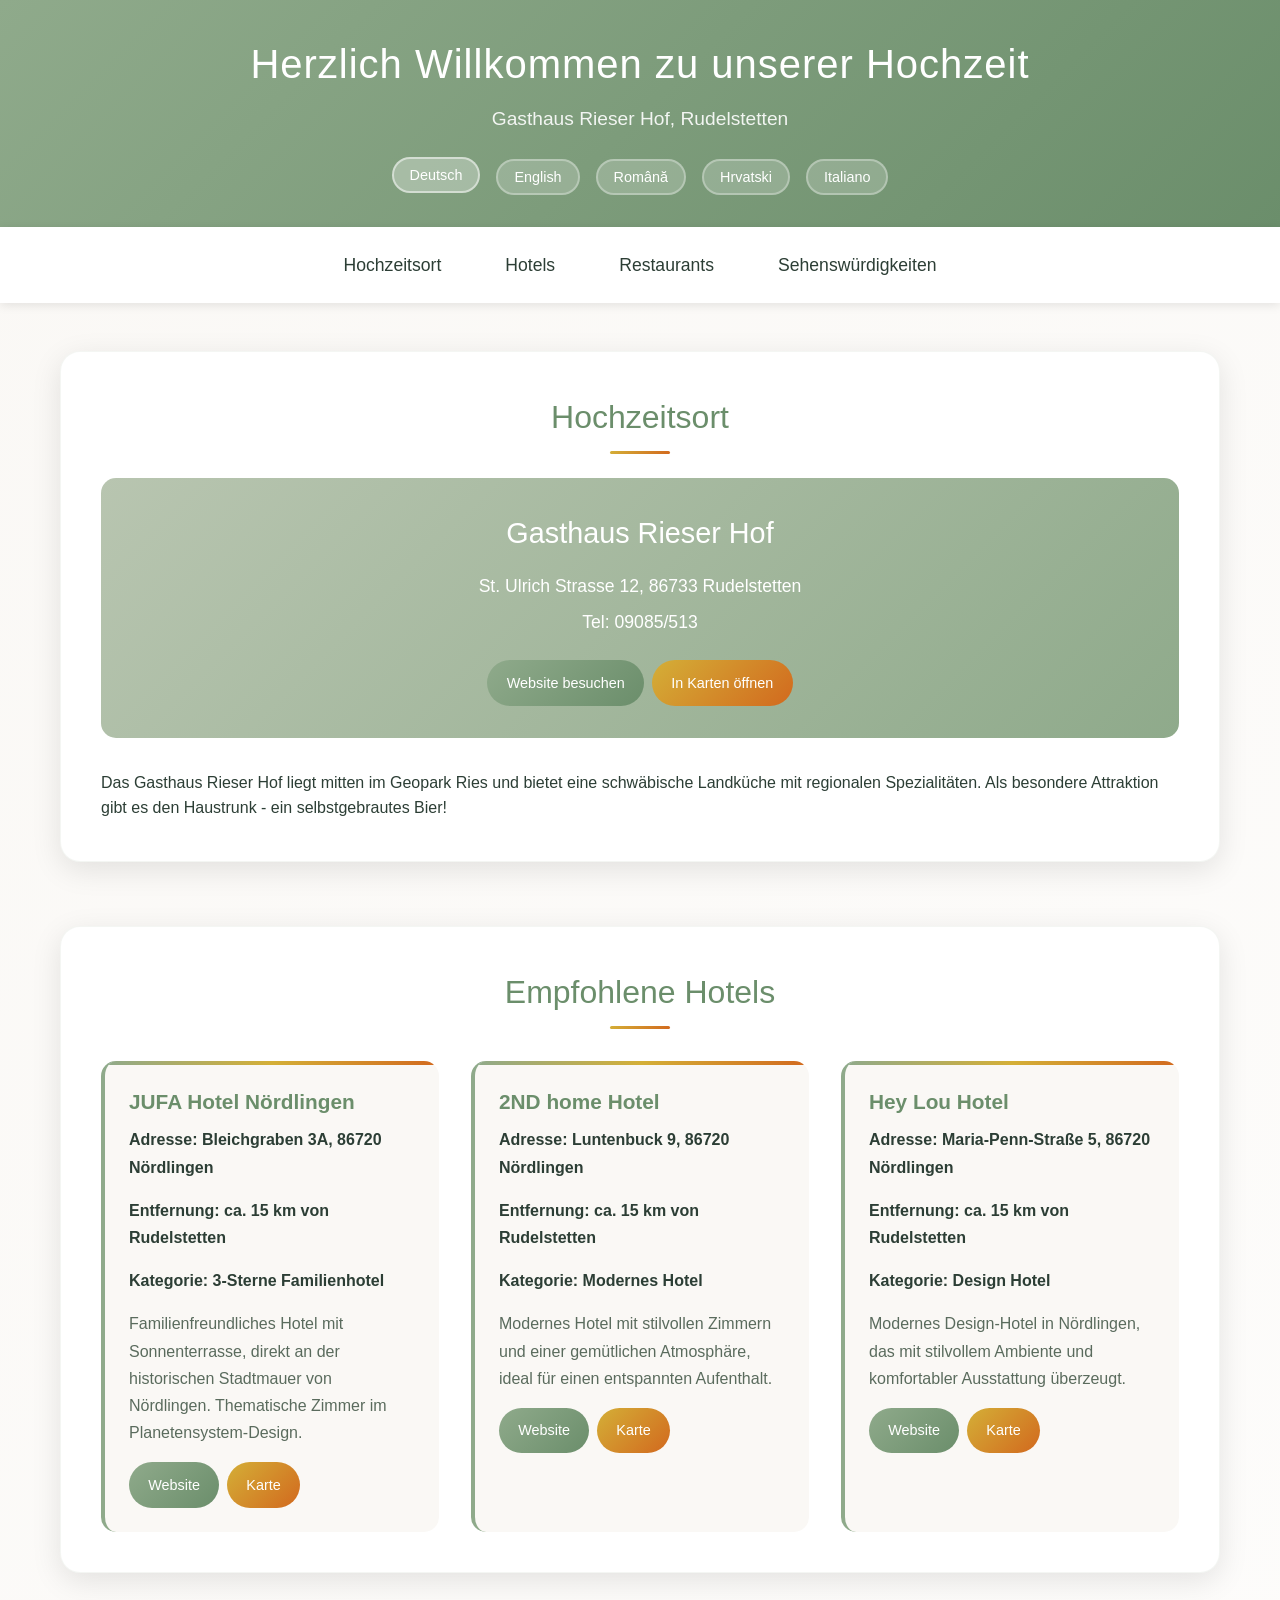
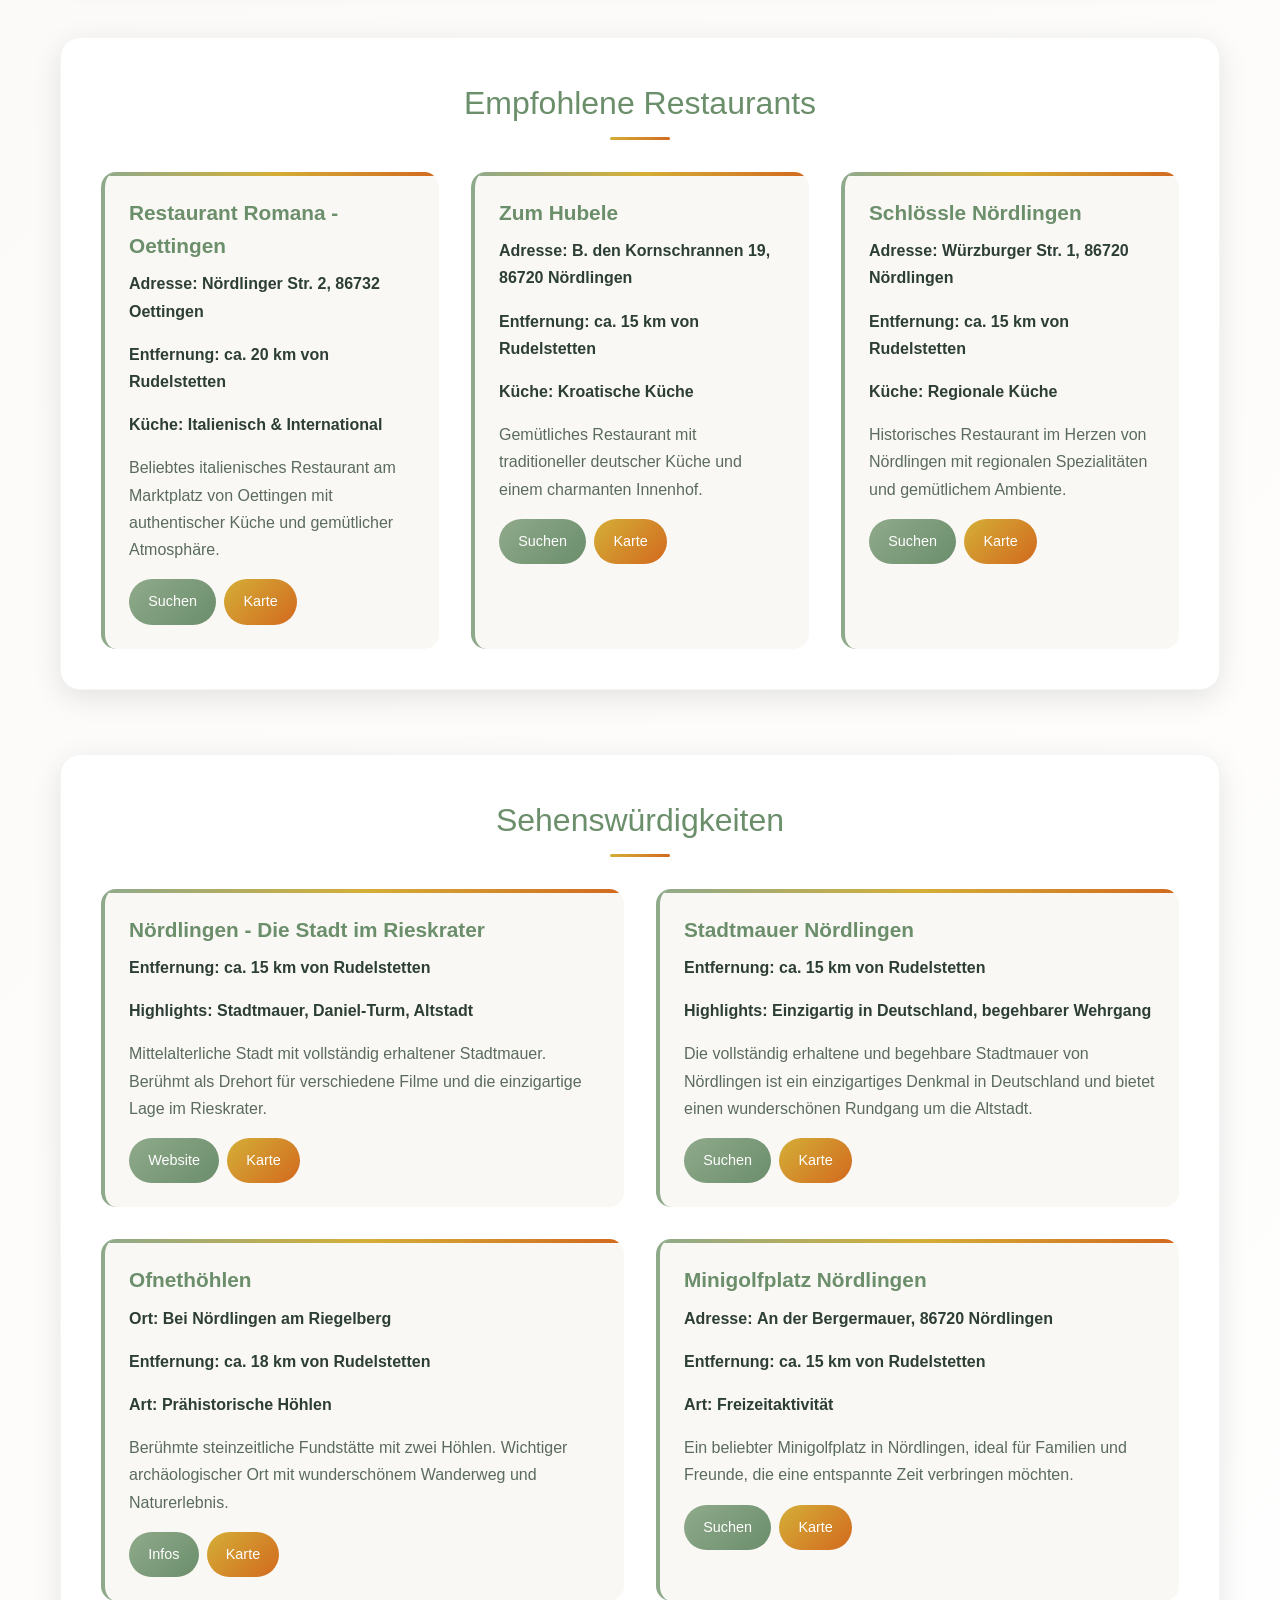
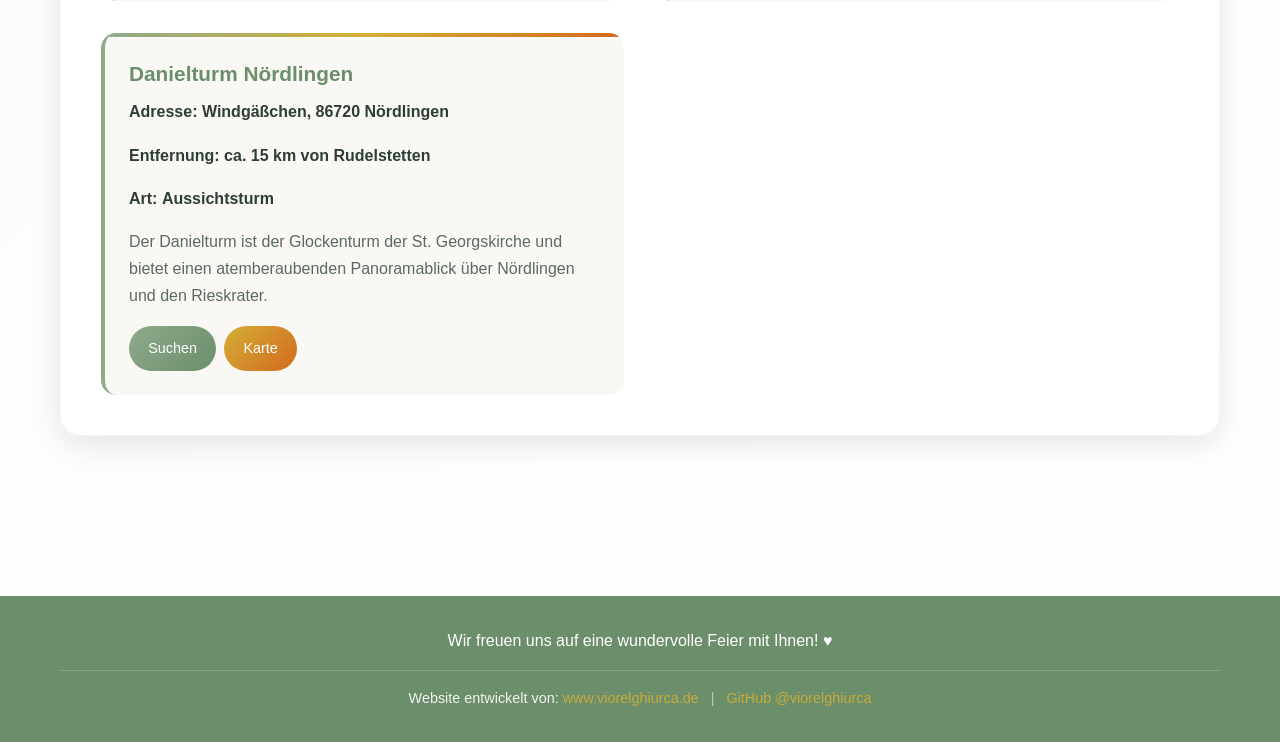
==== commit da4c7fab: "fix: Aktualisierung der Adressen und Namen in der Dokumentation - Korrektur der Adressen für JUFA Ho" ====
--- a/docs/index.html
+++ b/docs/index.html
@@ -54,17 +54,16 @@
                 <h2 data-lang-key="hotels-title">Empfohlene Hotels</h2>
                 <div class="cards-grid">
                     <div class="card">
-                        <h3>JUFA Hotel Nördlingen</h3>
-                        <div class="card-info">
-                            <p><span data-lang-key="address">Adresse:</span> Baldinger Str. 15, 86720 Nördlingen</p>
+                        <h3 data-lang-key="jufa-name">JUFA Hotel Nördlingen</h3>
+                        <div class="card-info">
+                            <p><span data-lang-key="address">Adresse:</span> <span data-lang-key="address">Bleichgraben 3A, 86720 Nördlingen</span></p>
                             <p><span data-lang-key="distance">Entfernung:</span> <span data-lang-key="jufa-distance">ca. 15 km von Rudelstetten</span></p>
                             <p><span data-lang-key="category">Kategorie:</span> <span data-lang-key="jufa-category">3-Sterne Familienhotel</span></p>
-                            <p><span data-lang-key="parking">Parken:</span> <span data-lang-key="jufa-parking">3€ pro Nacht</span></p>
                         </div>
                         <p data-lang-key="jufa-description">Familienfreundliches Hotel mit Sonnenterrasse, direkt an der historischen Stadtmauer von Nördlingen. Thematische Zimmer im Planetensystem-Design.</p>
                         <div class="btn-group">
                             <a href="https://www.jufahotels.com/en/hotel/noerdlingen/" target="_blank" class="btn btn-primary" data-lang-key="btn-website">Website</a>
-                            <a href="#" onclick="openMaps('JUFA Hotel Nördlingen, Baldinger Str. 15, 86720 Nördlingen')" class="btn btn-secondary" data-lang-key="btn-maps">Karte</a>
+                            <a href="#" onclick="openMaps('JUFA Hotel Nördlingen, Bleichgraben 3A, 86720 Nördlingen')" class="btn btn-secondary" data-lang-key="btn-maps">Karte</a>
                         </div>
                     </div>
 
@@ -105,42 +104,42 @@
                     <div class="card">
                         <h3>Restaurant Romana - Oettingen</h3>
                         <div class="card-info">
-                            <p><span data-lang-key="address">Adresse:</span> <span data-lang-key="romana-address">Marktplatz, 86732 Oettingen</span></p>
+                            <p><span data-lang-key="address">Adresse:</span> <span data-lang-key="romana-address">Nördlinger Str. 2, 86732 Oettingen</span></p>
                             <p><span data-lang-key="distance">Entfernung:</span> <span data-lang-key="romana-distance">ca. 20 km von Rudelstetten</span></p>
                             <p><span data-lang-key="cuisine">Küche:</span> <span data-lang-key="romana-cuisine">Italienisch & International</span></p>
                         </div>
                         <p data-lang-key="romana-description">Beliebtes italienisches Restaurant am Marktplatz von Oettingen mit authentischer Küche und gemütlicher Atmosphäre.</p>
                         <div class="btn-group">
                             <a href="#" onclick="event.preventDefault(); searchRestaurant('Restaurant Romana Oettingen')" class="btn btn-primary" data-lang-key="btn-search">Suchen</a>
-                            <a href="#" onclick="event.preventDefault(); openMaps('Restaurant Romana, Marktplatz, 86732 Oettingen')" class="btn btn-secondary" data-lang-key="btn-maps">Karte</a>
-                        </div>
-                    </div>
-
-                    <div class="card">
-                        <h3>Zum Huebele</h3>
-                        <div class="card-info">
-                            <p><span data-lang-key="address">Adresse:</span> <span data-lang-key="huebele-address">Herrengasse 11, 86720 Nördlingen</span></p>
+                            <a href="#" onclick="event.preventDefault(); openMaps('Restaurant Romana Oettingen, Nördlinger Str. 2, 86732 Oettingen')" class="btn btn-secondary" data-lang-key="btn-maps">Karte</a>
+                        </div>
+                    </div>
+
+                    <div class="card">
+                        <h3>Zum Hubele</h3>
+                        <div class="card-info">
+                            <p><span data-lang-key="address">Adresse:</span> <span data-lang-key="huebele-address">B. den Kornschrannen 19, 86720 Nördlingen</span></p>
                             <p><span data-lang-key="distance">Entfernung:</span> <span data-lang-key="huebele-distance">ca. 15 km von Rudelstetten</span></p>
                             <p><span data-lang-key="cuisine">Küche:</span> <span data-lang-key="huebele-cuisine">Kroatische Küche</span></p>
                         </div>
                         <p data-lang-key="huebele-description">Gemütliches Restaurant mit traditioneller deutscher Küche und einem charmanten Innenhof.</p>
                         <div class="btn-group">
                             <a href="#" onclick="event.preventDefault(); searchRestaurant('Zum Huebele Nördlingen')" class="btn btn-primary" data-lang-key="btn-search">Suchen</a>
-                            <a href="#" onclick="event.preventDefault(); openMaps('Zum Huebele, Herrengasse 11, 86720 Nördlingen')" class="btn btn-secondary" data-lang-key="btn-maps">Karte</a>
+                            <a href="#" onclick="event.preventDefault(); openMaps('Zum Huebele, B. den Kornschrannen 19, 86720 Nördlingen')" class="btn btn-secondary" data-lang-key="btn-maps">Karte</a>
                         </div>
                     </div>
 
                     <div class="card">
                         <h3>Schlössle Nördlingen</h3>
                         <div class="card-info">
-                            <p><span data-lang-key="address">Adresse:</span> <span data-lang-key="schloessle-address">Baldinger Str. 1, 86720 Nördlingen</span></p>
+                            <p><span data-lang-key="address">Adresse:</span> <span data-lang-key="schloessle-address">Würzburger Str. 1, 86720 Nördlingen</span></p>
                             <p><span data-lang-key="distance">Entfernung:</span> <span data-lang-key="schloessle-distance">ca. 15 km von Rudelstetten</span></p>
                             <p><span data-lang-key="cuisine">Küche:</span> <span data-lang-key="schloessle-cuisine">Regionale Küche</span></p>
                         </div>
                         <p data-lang-key="schloessle-description">Historisches Restaurant im Herzen von Nördlingen mit regionalen Spezialitäten und gemütlichem Ambiente.</p>
                         <div class="btn-group">
                             <a href="#" onclick="event.preventDefault(); searchRestaurant('Schlössle Nördlingen')" class="btn btn-primary" data-lang-key="btn-search">Suchen</a>
-                            <a href="#" onclick="event.preventDefault(); openMaps('Schlössle Nördlingen, Baldinger Str. 1, 86720 Nördlingen')" class="btn btn-secondary" data-lang-key="btn-maps">Karte</a>
+                            <a href="#" onclick="event.preventDefault(); openMaps('Schlössle Nördlingen, Würzburger Str. 1, 86720 Nördlingen')" class="btn btn-secondary" data-lang-key="btn-maps">Karte</a>
                         </div>
                     </div>
                 </div>
@@ -186,35 +185,35 @@
                         <p data-lang-key="ofnet-description">Berühmte steinzeitliche Fundstätte mit zwei Höhlen. Wichtiger archäologischer Ort mit wunderschönem Wanderweg und Naturerlebnis.</p>
                         <div class="btn-group">
                             <a href="#" onclick="event.preventDefault(); searchAttraction('Ofnethöhlen Nördlingen')" class="btn btn-primary" data-lang-key="btn-info">Infos</a>
-                            <a href="#" onclick="event.preventDefault(); openMaps('Ofnethöhlen, Nördlingen')" class="btn btn-secondary" data-lang-key="btn-maps">Karte</a>
+                            <a href="#" onclick="event.preventDefault(); openMaps('Ofnethöhlen')" class="btn btn-secondary" data-lang-key="btn-maps">Karte</a>
                         </div>
                     </div>
 
                     <div class="card">
                         <h3 data-lang-key="minigolf-title">Minigolfplatz Nördlingen</h3>
                         <div class="card-info">
-                            <p><span data-lang-key="address">Adresse:</span> <span data-lang-key="minigolf-address">Am Sportpark 1, 86720 Nördlingen</span></p>
+                            <p><span data-lang-key="address">Adresse:</span> <span data-lang-key="minigolf-address">An der Bergermauer, 86720 Nördlingen</span></p>
                             <p><span data-lang-key="distance">Entfernung:</span> <span data-lang-key="minigolf-distance">ca. 15 km von Rudelstetten</span></p>
                             <p><span data-lang-key="type">Art:</span> <span data-lang-key="minigolf-type">Freizeitaktivität</span></p>
                         </div>
                         <p data-lang-key="minigolf-description">Ein beliebter Minigolfplatz in Nördlingen, ideal für Familien und Freunde, die eine entspannte Zeit verbringen möchten.</p>
                         <div class="btn-group">
                             <a href="#" onclick="event.preventDefault(); searchAttraction('Minigolfplatz Nördlingen')" class="btn btn-primary" data-lang-key="btn-search">Suchen</a>
-                            <a href="#" onclick="event.preventDefault(); openMaps('Minigolfplatz Nördlingen, Am Sportpark 1, 86720 Nördlingen')" class="btn btn-secondary" data-lang-key="btn-maps">Karte</a>
+                            <a href="#" onclick="event.preventDefault(); openMaps('Minigolfplatz Nördlingen, An der Bergermauer, 86720 Nördlingen')" class="btn btn-secondary" data-lang-key="btn-maps">Karte</a>
                         </div>
                     </div>
 
                     <div class="card">
                         <h3 data-lang-key="danielturm-title">Danielturm Nördlingen</h3>
                         <div class="card-info">
-                            <p><span data-lang-key="address">Adresse:</span> <span data-lang-key="danielturm-address">Kirchgasse 1, 86720 Nördlingen</span></p>
+                            <p><span data-lang-key="address">Adresse:</span> <span data-lang-key="danielturm-address">Windgäßchen, 86720 Nördlingen</span></p>
                             <p><span data-lang-key="distance">Entfernung:</span> <span data-lang-key="danielturm-distance">ca. 15 km von Rudelstetten</span></p>
                             <p><span data-lang-key="type">Art:</span> <span data-lang-key="danielturm-type">Aussichtsturm</span></p>
                         </div>
                         <p data-lang-key="danielturm-description">Der Danielturm ist der Glockenturm der St. Georgskirche und bietet einen atemberaubenden Panoramablick über Nördlingen und den Rieskrater.</p>
                         <div class="btn-group">
                             <a href="#" onclick="event.preventDefault(); searchAttraction('Danielturm Nördlingen')" class="btn btn-primary" data-lang-key="btn-search">Suchen</a>
-                            <a href="#" onclick="event.preventDefault(); openMaps('Danielturm Nördlingen, Kirchgasse 1, 86720 Nördlingen')" class="btn btn-secondary" data-lang-key="btn-maps">Karte</a>
+                            <a href="#" onclick="event.preventDefault(); openMaps('Danielturm Nördlingen, Windgäßchen, 86720 Nördlingen')" class="btn btn-secondary" data-lang-key="btn-maps">Karte</a>
                         </div>
                     </div>
                 </div>
